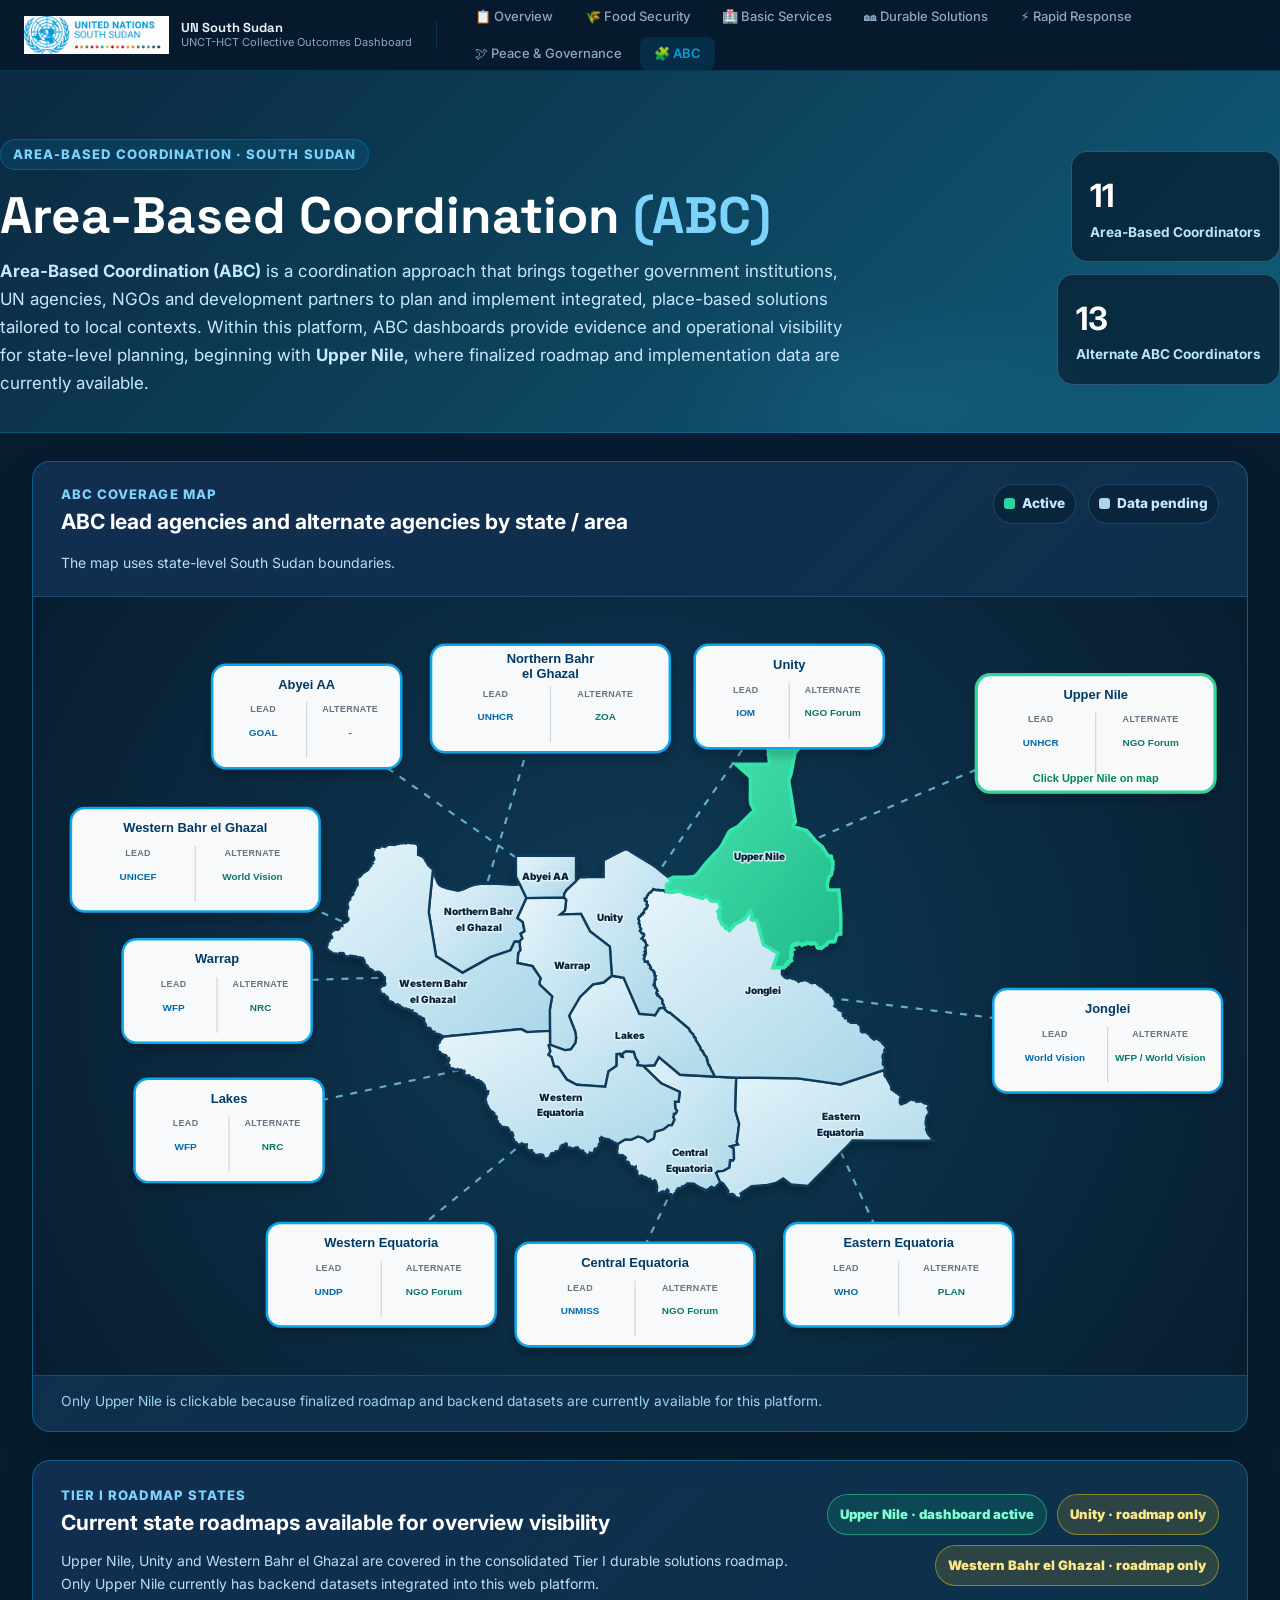
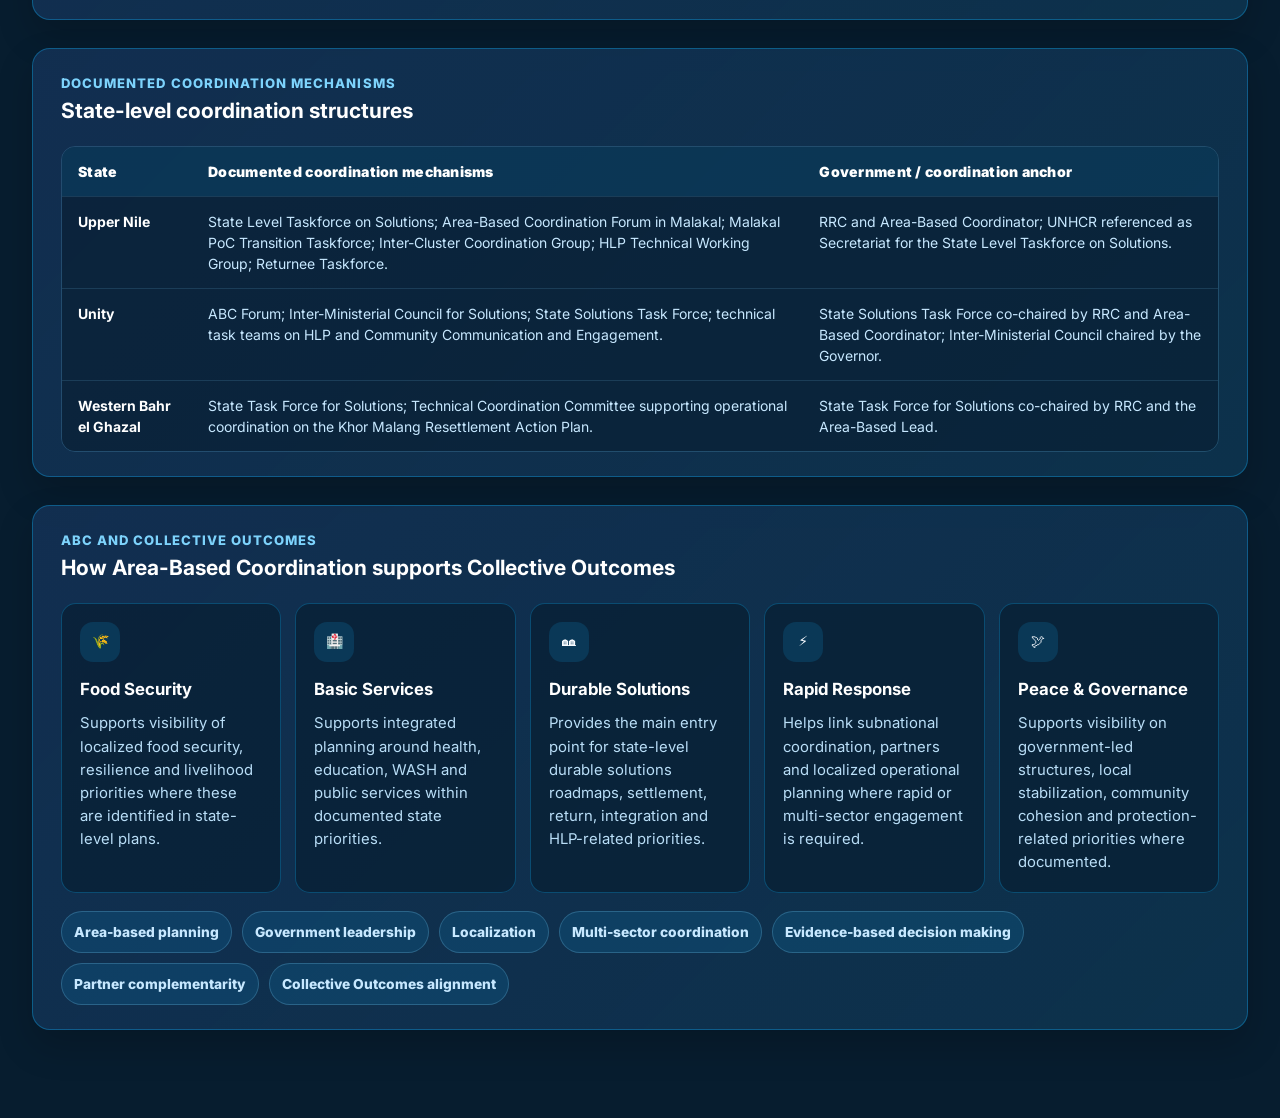
==== abc.html @ 25e432ef "Add files via upload" ====
<!DOCTYPE html>
<html lang="en">
<head>
  <meta charset="UTF-8" />
  <meta name="viewport" content="width=device-width, initial-scale=1.0" />
  <title>Area-Based Coordination (ABC) | UNCT-HCT Collective Outcomes Dashboard</title>
  <link rel="stylesheet" href="css/style.css" />
  <link rel="stylesheet" href="css/abc-overview.css" />
</head>
<body class="abc-page">
  <nav class="navbar">
    <a class="navbar-brand" href="index.html">
      <img src="assets/logo.png" alt="UN South Sudan Logo" />
      <div class="brand-text"><span class="brand-title">UN South Sudan</span><span class="brand-sub">UNCT-HCT Collective Outcomes Dashboard</span></div>
    </a>
    <div class="navbar-divider"></div>    <div class="nav-links">
      <a class="nav-link" href="index.html">📋 Overview</a>
      <a class="nav-link" href="food-security.html">🌾 Food Security</a>
      <a class="nav-link" href="basic-services.html">🏥 Basic Services</a>
      <a class="nav-link" href="durable-solutions.html">🏘 Durable Solutions</a>
      <a class="nav-link" href="rapid-response.html">⚡ Rapid Response</a>
      <a class="nav-link" href="peace-governance.html">🕊 Peace & Governance</a>
      <a class="nav-link active" href="abc.html">🧩 ABC</a>
    </div>
  </nav>
  <header class="page-header abc-hero">
    <div class="container abc-hero-inner">
      <div class="abc-hero-copy">
        <div class="page-tag">Area-Based Coordination · South Sudan</div>
        <h1 class="page-title">Area-Based Coordination <span>(ABC)</span></h1>
        <p class="page-subtitle abc-hero-subtitle"><strong>Area-Based Coordination (ABC)</strong> is a coordination approach that brings together government institutions, UN agencies, NGOs and development partners to plan and implement integrated, place-based solutions tailored to local contexts. Within this platform, ABC dashboards provide evidence and operational visibility for state-level planning, beginning with <strong>Upper Nile</strong>, where finalized roadmap and implementation data are currently available.</p>
      </div>
      <div class="abc-hero-summary" aria-label="ABC key figures">
        <div class="abc-summary-metric"><strong>11</strong><span>Area-Based Coordinators</span></div>
        <div class="abc-summary-metric"><strong>13</strong><span>Alternate ABC Coordinators</span></div>
      </div>
    </div>
  </header>
  <main class="main abc-main">
    <div class="container">
      <section class="abc-section">
        <div class="abc-map-card">
          <div class="abc-map-header">
            <div>
              <div class="abc-section-kicker">ABC coverage map</div>
              <h2>ABC lead agencies and alternate agencies by state / area</h2>
              <p>The map uses state-level South Sudan boundaries.</p>
            </div>
            <div class="abc-map-legend"><span><i class="active"></i> Active</span><span><i class="pending"></i> Data pending</span></div>
          </div>
          <div class="abc-real-map-wrap">
            <svg class="abc-coverage-svg" viewBox="0 0 1200 760" role="img" aria-label="ABC coverage map of South Sudan showing lead agencies">
<defs>
<filter id="abcCardShadow" x="-20%" y="-20%" width="140%" height="140%"><feDropShadow dx="0" dy="6" stdDeviation="6" flood-color="#000" flood-opacity="0.24"/></filter>
<linearGradient id="abcStateFill" x1="0" y1="0" x2="1" y2="1"><stop offset="0" stop-color="#e7f5fb"/><stop offset="1" stop-color="#a9d6e8"/></linearGradient>
<linearGradient id="abcUpperFill" x1="0" y1="0" x2="1" y2="1"><stop offset="0" stop-color="#48e6b0"/><stop offset="1" stop-color="#20b98b"/></linearGradient>
</defs>
<g class="abc-connector-lines">
<path d="M 260.0 98.0 L 506.1 269.3"/>
<path d="M 505.0 78.0 L 435.0 311.7"/>
<path d="M 745.0 78.0 L 576.6 323.5"/>
<path d="M 1048.0 112.0 L 731.8 248.3"/>
<path d="M 143.0 242.0 L 340.4 329.7"/>
<path d="M 165.0 374.0 L 533.5 362.5"/>
<path d="M 177.0 514.0 L 593.1 423.5"/>
<path d="M 330.0 659.0 L 543.4 485.1"/>
<path d="M 585.0 679.0 L 662.8 518.8"/>
<path d="M 855.0 659.0 L 794.9 528.6"/>
<path d="M 1077.5 424.0 L 698.4 377.5"/>
</g>
<g class="abc-real-states" filter="url(#abcCardShadow)">
<path class="abc-state-real" data-state="Abyei AA" d="M 526.2 280.5 L 523.7 284.6 L 523.7 288.1 L 485.8 288.6 L 475.3 266.8 L 475.3 246.0 L 535.7 246.0 L 535.7 271.7 L 526.2 280.5 Z"><title>Abyei AA — Lead: GOAL, Alt: ABC Alternate (data pending)</title></path>
<path class="abc-state-real" data-state="Central Equatoria" d="M 642.2 579.3 L 640.6 580.5 L 639.1 579.9 L 637.7 580.6 L 637.4 581.7 L 636.3 582.8 L 636.4 583.8 L 634.3 585.8 L 632.1 591.0 L 631.3 590.7 L 632.0 587.9 L 631.3 586.2 L 629.4 586.1 L 628.6 585.3 L 628.6 582.5 L 627.5 581.3 L 626.4 582.4 L 626.5 583.6 L 625.2 584.1 L 622.9 583.2 L 620.4 584.5 L 619.8 585.1 L 617.8 584.9 L 616.3 584.4 L 617.2 582.9 L 616.9 582.0 L 617.3 578.5 L 616.3 574.9 L 615.7 573.1 L 614.7 572.1 L 612.5 573.4 L 611.5 573.4 L 610.1 570.9 L 609.5 571.7 L 606.7 569.5 L 605.0 568.6 L 604.3 569.0 L 601.9 567.4 L 600.6 567.5 L 599.8 568.1 L 598.1 567.8 L 597.3 565.7 L 597.3 563.1 L 595.6 562.2 L 595.7 558.6 L 594.6 559.2 L 592.3 558.3 L 590.4 557.9 L 588.8 555.4 L 588.5 553.8 L 585.1 553.0 L 584.6 551.6 L 585.8 549.7 L 585.5 549.2 L 582.2 546.8 L 579.2 547.4 L 578.5 546.1 L 576.9 545.5 L 577.1 543.8 L 576.9 542.1 L 577.5 540.4 L 577.5 537.6 L 578.0 536.3 L 577.5 535.6 L 585.0 531.2 L 591.4 531.3 L 598.0 528.1 L 602.9 529.4 L 607.9 533.3 L 611.7 531.3 L 613.9 530.1 L 615.1 523.4 L 623.7 520.9 L 628.9 516.7 L 632.0 516.7 L 634.5 511.3 L 633.5 508.8 L 634.1 505.2 L 635.8 505.2 L 637.2 502.4 L 635.5 499.9 L 635.1 493.2 L 638.8 493.2 L 640.0 483.4 L 621.2 474.6 L 618.1 471.7 L 603.1 457.2 L 614.5 456.6 L 619.0 448.4 L 640.2 466.1 L 675.1 468.0 L 696.7 469.1 L 696.0 494.1 L 695.8 502.1 L 699.7 515.5 L 697.2 533.9 L 697.9 535.2 L 698.6 536.2 L 691.1 538.1 L 694.2 540.1 L 694.4 545.7 L 694.5 550.8 L 693.3 552.5 L 690.6 552.2 L 690.0 559.4 L 683.8 562.7 L 678.5 563.3 L 676.5 564.8 L 676.7 565.2 L 680.5 574.0 L 680.5 575.2 L 678.2 576.9 L 675.9 579.4 L 674.7 579.9 L 671.8 578.7 L 670.9 578.9 L 670.0 580.3 L 667.7 581.3 L 665.8 583.5 L 665.1 583.3 L 665.4 581.7 L 662.0 580.1 L 657.3 577.7 L 654.1 575.5 L 647.6 575.4 L 646.6 576.5 L 644.5 577.7 L 644.1 578.4 L 642.2 578.4 L 642.2 579.3 Z"><title>Central Equatoria — Lead: UNMISS, Alt: NGO Forum (data pending)</title></path>
<path class="abc-state-real" data-state="Eastern Equatoria" d="M 751.7 576.4 L 744.0 570.4 L 737.4 574.4 L 736.4 574.7 L 728.0 576.9 L 715.9 577.8 L 712.2 578.1 L 701.0 585.6 L 702.1 587.5 L 700.8 590.3 L 695.4 588.8 L 695.0 587.3 L 693.1 586.0 L 688.6 586.2 L 688.3 584.1 L 688.8 583.1 L 687.0 580.1 L 683.8 575.8 L 681.9 574.3 L 680.5 574.0 L 676.7 565.2 L 676.5 564.8 L 678.5 563.3 L 683.8 562.7 L 690.0 559.4 L 690.6 552.2 L 693.3 552.5 L 694.5 550.8 L 694.4 545.7 L 694.2 540.1 L 691.1 538.1 L 698.6 536.2 L 697.9 535.2 L 697.2 533.9 L 699.7 515.5 L 695.8 502.1 L 696.0 494.1 L 696.7 469.1 L 717.6 469.1 L 758.6 469.7 L 780.4 472.8 L 801.6 475.8 L 846.4 461.0 L 845.7 462.1 L 845.5 464.1 L 845.9 464.8 L 845.7 466.7 L 847.9 469.6 L 852.4 477.5 L 852.4 480.6 L 861.7 487.1 L 861.8 489.2 L 861.1 490.7 L 861.3 492.7 L 861.1 494.3 L 861.9 495.7 L 863.6 495.5 L 864.2 495.0 L 866.7 494.3 L 869.9 492.4 L 870.4 491.8 L 872.3 491.1 L 873.8 491.1 L 874.7 491.7 L 876.2 491.4 L 877.9 493.3 L 879.5 492.7 L 880.0 493.1 L 881.8 492.8 L 884.0 493.4 L 885.2 494.7 L 887.9 495.2 L 889.3 495.7 L 890.5 497.5 L 888.7 499.9 L 889.7 501.4 L 890.5 503.6 L 890.1 505.3 L 888.4 507.2 L 888.2 508.6 L 887.5 509.2 L 887.6 511.0 L 887.1 513.2 L 887.1 515.8 L 888.1 518.6 L 887.5 521.0 L 889.2 525.2 L 895.0 532.3 L 878.3 532.3 L 864.7 532.3 L 846.3 532.3 L 813.6 532.1 L 810.1 535.9 L 793.7 552.7 L 791.0 555.5 L 776.6 570.0 L 773.2 573.4 L 768.9 577.8 L 751.7 576.4 Z"><title>Eastern Equatoria — Lead: WHO, Alt: PLAN (data pending)</title></path>
<path class="abc-state-real" data-state="Jonglei" d="M 696.7 469.1 L 675.1 468.0 L 673.5 464.5 L 671.1 460.5 L 670.9 459.2 L 669.7 457.3 L 669.8 456.8 L 668.4 455.5 L 668.3 453.8 L 667.3 451.8 L 667.8 451.0 L 666.7 449.1 L 666.7 448.2 L 664.2 445.5 L 664.2 444.5 L 663.0 443.3 L 663.2 442.5 L 660.9 440.7 L 660.5 438.5 L 658.6 435.4 L 656.0 431.3 L 656.1 430.3 L 655.4 428.7 L 654.6 428.7 L 653.2 425.1 L 652.5 424.8 L 650.0 421.9 L 649.2 419.9 L 630.0 403.8 L 629.1 403.8 L 627.4 402.7 L 624.7 400.4 L 625.0 399.0 L 624.2 398.6 L 623.7 395.6 L 623.3 395.0 L 622.3 394.1 L 622.5 392.3 L 622.2 390.5 L 620.9 389.1 L 619.4 388.1 L 619.2 386.9 L 617.4 386.5 L 617.6 384.9 L 616.4 384.4 L 616.6 382.9 L 617.5 381.9 L 616.4 379.4 L 615.1 378.7 L 615.2 377.3 L 614.7 376.5 L 613.6 376.2 L 613.6 375.3 L 614.7 374.9 L 614.4 373.3 L 615.0 371.6 L 614.7 370.8 L 615.8 370.2 L 615.0 368.2 L 615.8 366.9 L 614.5 366.3 L 614.8 364.6 L 613.8 363.5 L 614.3 362.8 L 613.0 361.1 L 611.8 360.8 L 610.2 359.0 L 610.9 358.5 L 609.6 355.8 L 608.4 355.3 L 608.5 354.2 L 607.8 353.7 L 607.7 352.4 L 604.8 352.5 L 604.2 350.0 L 603.7 349.5 L 605.2 346.0 L 604.1 345.6 L 605.6 344.3 L 604.7 342.6 L 605.7 342.4 L 605.3 341.0 L 605.6 340.2 L 604.8 338.5 L 605.9 337.5 L 605.9 336.6 L 607.0 335.8 L 606.1 335.1 L 605.7 333.2 L 605.1 332.7 L 604.9 331.2 L 603.4 331.0 L 602.7 329.5 L 601.6 329.2 L 602.7 327.9 L 604.0 326.2 L 604.1 325.1 L 603.5 324.2 L 601.8 324.2 L 601.1 322.8 L 599.7 321.5 L 601.1 319.6 L 599.8 317.8 L 599.9 315.9 L 599.4 314.4 L 598.6 314.0 L 599.2 311.6 L 598.8 310.5 L 598.2 309.6 L 599.2 307.0 L 600.2 306.9 L 601.2 305.7 L 601.6 304.5 L 602.8 304.5 L 603.0 303.3 L 604.0 303.1 L 604.0 301.5 L 604.8 299.6 L 606.5 299.0 L 606.6 297.8 L 607.5 297.0 L 607.7 295.7 L 606.4 295.0 L 606.8 294.0 L 606.7 291.9 L 604.8 291.1 L 604.7 289.1 L 606.4 288.6 L 607.0 286.2 L 607.9 285.6 L 608.2 284.6 L 609.4 283.0 L 610.7 282.8 L 611.8 281.2 L 613.3 280.4 L 613.4 279.5 L 616.5 280.4 L 618.6 280.2 L 619.8 280.6 L 623.6 280.7 L 625.5 282.3 L 626.5 281.7 L 628.1 282.7 L 629.7 282.5 L 630.7 282.9 L 633.6 282.3 L 634.6 282.5 L 635.7 281.2 L 637.7 281.8 L 638.9 281.7 L 641.1 282.1 L 644.0 283.5 L 645.6 283.9 L 647.5 284.9 L 648.3 284.4 L 662.7 288.7 L 667.2 286.3 L 671.1 291.2 L 679.5 292.1 L 681.2 298.8 L 678.2 302.0 L 678.8 303.4 L 680.3 303.9 L 680.7 304.6 L 679.4 306.0 L 679.5 308.6 L 680.2 308.8 L 680.9 311.3 L 681.8 312.8 L 682.6 315.0 L 683.6 315.2 L 684.4 316.4 L 686.2 317.1 L 686.2 318.6 L 687.4 318.5 L 688.3 319.9 L 689.8 321.2 L 695.5 314.9 L 704.1 310.1 L 711.0 301.3 L 712.8 305.2 L 712.0 310.1 L 717.7 311.4 L 724.1 335.4 L 738.7 343.7 L 733.7 358.6 L 744.4 358.6 L 744.5 359.6 L 743.3 360.2 L 742.5 362.4 L 743.3 363.5 L 742.5 364.5 L 742.8 365.5 L 744.9 367.8 L 746.1 368.8 L 747.3 368.3 L 748.0 369.2 L 750.3 368.7 L 750.7 368.2 L 753.0 369.7 L 754.3 369.9 L 755.2 369.4 L 756.8 371.0 L 758.0 371.3 L 759.3 372.8 L 760.5 371.9 L 763.7 371.5 L 764.6 371.0 L 767.5 371.1 L 768.1 371.9 L 769.6 372.2 L 770.4 373.2 L 772.8 374.1 L 774.7 373.8 L 777.4 373.8 L 778.3 375.3 L 780.8 376.2 L 780.7 377.3 L 782.6 377.7 L 788.2 383.3 L 790.4 383.1 L 791.7 383.8 L 791.2 385.0 L 791.9 386.4 L 793.4 387.2 L 794.4 388.1 L 794.6 390.0 L 796.0 391.3 L 795.7 392.7 L 796.3 395.5 L 795.2 396.8 L 796.2 397.8 L 797.8 398.4 L 799.4 399.9 L 799.5 400.9 L 800.6 401.0 L 801.6 402.0 L 802.4 402.0 L 804.0 402.9 L 803.8 405.3 L 804.1 407.3 L 805.3 407.8 L 806.2 409.5 L 807.0 409.1 L 808.3 409.5 L 809.0 410.7 L 809.8 410.8 L 809.3 412.3 L 810.4 412.7 L 811.5 413.7 L 812.8 414.0 L 818.0 413.8 L 821.6 417.3 L 822.0 422.1 L 823.0 423.4 L 825.5 423.5 L 826.5 423.0 L 827.8 423.5 L 828.3 424.4 L 830.9 425.9 L 830.7 426.5 L 831.8 428.2 L 835.1 430.9 L 836.0 430.1 L 837.7 430.3 L 839.5 430.0 L 839.8 431.0 L 842.1 432.6 L 842.7 432.5 L 843.3 434.2 L 846.0 436.9 L 846.5 437.1 L 847.0 438.7 L 846.5 440.2 L 845.4 441.3 L 845.8 443.3 L 845.4 444.5 L 844.1 446.1 L 843.7 448.8 L 844.5 450.7 L 844.0 455.1 L 844.5 456.2 L 845.8 457.1 L 846.1 460.1 L 846.4 461.0 L 801.6 475.8 L 780.4 472.8 L 758.6 469.7 L 717.6 469.1 L 696.7 469.1 Z"><title>Jonglei — Lead: World Vision, Alt: WFP / World Vision (data pending)</title></path>
<path class="abc-state-real" data-state="Lakes" d="M 614.5 456.6 L 603.1 457.2 L 597.3 456.6 L 598.1 453.2 L 595.4 449.1 L 593.7 443.2 L 585.7 442.6 L 582.1 445.2 L 582.8 448.2 L 580.8 447.7 L 580.0 445.2 L 576.6 445.4 L 576.5 457.1 L 568.3 462.7 L 565.5 476.4 L 565.1 478.2 L 553.0 477.3 L 536.5 476.1 L 530.4 473.0 L 526.4 470.9 L 517.9 458.3 L 513.6 457.5 L 511.1 448.4 L 509.5 447.2 L 507.9 446.0 L 509.8 442.4 L 508.1 436.3 L 509.6 435.7 L 524.9 441.3 L 530.5 440.4 L 535.0 434.0 L 535.8 428.9 L 535.4 425.7 L 534.7 422.1 L 528.7 406.8 L 539.7 387.9 L 543.6 384.1 L 544.5 383.3 L 552.7 375.3 L 563.3 373.4 L 571.7 366.6 L 583.6 368.6 L 585.9 374.0 L 594.8 394.4 L 598.9 403.8 L 599.4 404.8 L 606.5 405.4 L 615.1 406.3 L 619.4 399.3 L 624.2 398.6 L 625.0 399.0 L 624.7 400.4 L 627.4 402.7 L 629.1 403.8 L 630.0 403.8 L 649.2 419.9 L 650.0 421.9 L 652.5 424.8 L 653.2 425.1 L 654.6 428.7 L 655.4 428.7 L 656.1 430.3 L 656.0 431.3 L 658.6 435.4 L 660.5 438.5 L 660.9 440.7 L 663.2 442.5 L 663.0 443.3 L 664.2 444.5 L 664.2 445.5 L 666.7 448.2 L 666.7 449.1 L 667.8 451.0 L 667.3 451.8 L 668.3 453.8 L 668.4 455.5 L 669.8 456.8 L 669.7 457.3 L 670.9 459.2 L 671.1 460.5 L 673.5 464.5 L 675.1 468.0 L 640.2 466.1 L 619.0 448.4 L 614.5 456.6 Z"><title>Lakes — Lead: WFP, Alt: NRC (data pending)</title></path>
<path class="abc-state-real" data-state="Northern Bahr el Ghazal" d="M 482.2 312.6 L 484.0 321.8 L 480.0 324.3 L 481.9 328.9 L 478.8 332.2 L 474.0 332.4 L 469.8 341.0 L 449.7 347.9 L 444.9 350.6 L 428.6 359.7 L 421.7 363.6 L 395.1 347.0 L 391.7 326.8 L 387.7 302.7 L 388.3 295.5 L 391.9 260.0 L 394.4 267.7 L 396.8 273.4 L 398.6 275.6 L 401.1 277.1 L 406.9 278.9 L 411.4 280.0 L 417.0 281.1 L 419.1 280.7 L 424.7 278.9 L 428.0 277.2 L 431.9 275.6 L 433.5 275.2 L 439.4 274.1 L 444.0 274.0 L 449.2 274.1 L 456.4 274.2 L 471.5 275.1 L 475.1 275.1 L 479.2 274.8 L 485.8 288.6 L 480.9 299.6 L 476.8 308.6 L 479.7 310.7 L 482.2 312.6 Z"><title>Northern Bahr el Ghazal — Lead: UNHCR, Alt: ZOA (data pending)</title></path>
<path class="abc-state-real" data-state="Unity" d="M 614.3 362.8 L 613.8 363.5 L 614.8 364.6 L 614.5 366.3 L 615.8 366.9 L 615.0 368.2 L 615.8 370.2 L 614.7 370.8 L 615.0 371.6 L 614.4 373.3 L 614.7 374.9 L 613.6 375.3 L 613.6 376.2 L 614.7 376.5 L 615.2 377.3 L 615.1 378.7 L 616.4 379.4 L 617.5 381.9 L 616.6 382.9 L 616.4 384.4 L 617.6 384.9 L 617.4 386.5 L 619.2 386.9 L 619.4 388.1 L 620.9 389.1 L 622.2 390.5 L 622.5 392.3 L 622.3 394.1 L 623.3 395.0 L 623.7 395.6 L 624.2 398.6 L 619.4 399.3 L 615.1 406.3 L 606.5 405.4 L 599.4 404.8 L 598.9 403.8 L 594.8 394.4 L 585.9 374.0 L 583.6 368.6 L 571.7 366.6 L 570.6 350.3 L 570.1 343.2 L 569.7 337.2 L 549.9 322.1 L 544.2 311.2 L 540.7 304.4 L 519.9 304.9 L 524.6 300.9 L 525.8 290.5 L 523.7 288.1 L 523.7 284.6 L 526.2 280.5 L 535.7 271.7 L 536.5 270.3 L 537.6 269.7 L 538.3 268.6 L 539.7 267.5 L 544.5 267.7 L 547.6 267.5 L 563.5 267.5 L 563.5 254.4 L 563.6 250.4 L 576.2 244.0 L 584.2 239.8 L 587.2 239.7 L 595.2 244.7 L 611.4 254.6 L 614.8 256.7 L 620.2 261.2 L 630.0 268.9 L 630.1 269.2 L 631.1 272.6 L 626.7 274.7 L 626.5 281.7 L 625.5 282.3 L 623.6 280.7 L 619.8 280.6 L 618.6 280.2 L 616.5 280.4 L 613.4 279.5 L 613.3 280.4 L 611.8 281.2 L 610.7 282.8 L 609.4 283.0 L 608.2 284.6 L 607.9 285.6 L 607.0 286.2 L 606.4 288.6 L 604.7 289.1 L 604.8 291.1 L 606.7 291.9 L 606.8 294.0 L 606.4 295.0 L 607.7 295.7 L 607.5 297.0 L 606.6 297.8 L 606.5 299.0 L 604.8 299.6 L 604.0 301.5 L 604.0 303.1 L 603.0 303.3 L 602.8 304.5 L 601.6 304.5 L 601.2 305.7 L 600.2 306.9 L 599.2 307.0 L 598.2 309.6 L 598.8 310.5 L 599.2 311.6 L 598.6 314.0 L 599.4 314.4 L 599.9 315.9 L 599.8 317.8 L 601.1 319.6 L 599.7 321.5 L 601.1 322.8 L 601.8 324.2 L 603.5 324.2 L 604.1 325.1 L 604.0 326.2 L 602.7 327.9 L 601.6 329.2 L 602.7 329.5 L 603.4 331.0 L 604.9 331.2 L 605.1 332.7 L 605.7 333.2 L 606.1 335.1 L 607.0 335.8 L 605.9 336.6 L 605.9 337.5 L 604.8 338.5 L 605.6 340.2 L 605.3 341.0 L 605.7 342.4 L 604.7 342.6 L 605.6 344.3 L 604.1 345.6 L 605.2 346.0 L 603.7 349.5 L 604.2 350.0 L 604.8 352.5 L 607.7 352.4 L 607.8 353.7 L 608.5 354.2 L 608.4 355.3 L 609.6 355.8 L 610.9 358.5 L 610.2 359.0 L 611.8 360.8 L 613.0 361.1 L 614.3 362.8 Z"><title>Unity — Lead: IOM, Alt: NGO Forum (data pending)</title></path>
<a href="upper-nile.html" aria-label="Open Upper Nile Dashboard"><path class="abc-state-real abc-state-upper" data-state="Upper Nile" d="M 679.5 308.6 L 679.4 306.0 L 680.7 304.6 L 680.3 303.9 L 678.8 303.4 L 678.2 302.0 L 681.2 298.8 L 679.5 292.1 L 671.1 291.2 L 667.2 286.3 L 662.7 288.7 L 648.3 284.4 L 647.5 284.9 L 645.6 283.9 L 644.0 283.5 L 641.1 282.1 L 638.9 281.7 L 637.7 281.8 L 635.7 281.2 L 634.6 282.5 L 633.6 282.3 L 630.7 282.9 L 629.7 282.5 L 628.1 282.7 L 626.5 281.7 L 626.7 274.7 L 631.1 272.6 L 630.1 269.2 L 631.9 268.6 L 633.5 267.6 L 648.4 267.5 L 652.5 267.2 L 655.3 266.4 L 658.0 263.9 L 661.1 259.8 L 665.5 254.4 L 675.4 243.3 L 679.9 238.9 L 683.4 233.5 L 689.3 222.2 L 691.3 220.3 L 698.4 216.5 L 699.8 215.2 L 710.2 204.7 L 713.5 201.6 L 715.1 200.7 L 713.9 198.7 L 711.5 193.9 L 711.1 191.6 L 711.0 188.7 L 711.1 173.3 L 711.0 169.3 L 710.6 166.9 L 709.4 165.5 L 696.3 154.1 L 715.3 154.0 L 729.3 153.9 L 729.8 152.5 L 730.0 150.6 L 729.6 149.0 L 729.9 147.8 L 728.9 144.1 L 729.3 141.3 L 728.5 139.0 L 743.7 139.5 L 757.8 140.3 L 755.7 142.7 L 755.4 144.9 L 754.0 151.6 L 752.0 162.6 L 751.4 164.7 L 749.4 170.6 L 750.1 175.0 L 752.6 190.1 L 754.6 203.1 L 756.2 211.8 L 753.8 216.6 L 761.0 218.8 L 767.4 220.6 L 777.2 231.9 L 783.4 237.1 L 789.1 246.3 L 791.6 246.3 L 792.4 246.7 L 792.6 249.8 L 793.9 251.4 L 793.7 252.5 L 794.1 254.7 L 793.6 256.2 L 793.8 259.2 L 793.0 260.8 L 792.4 264.6 L 791.3 266.3 L 789.9 267.2 L 789.5 269.5 L 788.9 271.2 L 788.3 274.1 L 788.3 278.1 L 789.0 280.5 L 799.8 280.5 L 800.6 289.3 L 801.1 296.1 L 801.8 306.0 L 801.8 314.0 L 801.7 324.7 L 798.8 324.7 L 797.1 327.5 L 796.4 330.5 L 795.7 332.3 L 793.3 332.6 L 792.9 332.0 L 791.2 332.2 L 788.8 333.1 L 787.7 335.4 L 786.4 335.5 L 785.6 336.5 L 782.2 339.1 L 781.2 338.5 L 779.3 338.8 L 778.1 338.0 L 777.3 335.7 L 775.6 334.0 L 774.5 333.6 L 773.5 334.5 L 771.9 334.7 L 771.6 333.7 L 769.3 333.8 L 768.1 333.1 L 767.7 334.1 L 765.6 335.0 L 764.5 334.6 L 762.8 335.9 L 761.5 334.8 L 759.8 334.8 L 758.7 333.8 L 757.7 335.2 L 756.6 334.1 L 755.2 334.8 L 754.9 335.7 L 753.9 335.5 L 753.7 336.7 L 752.5 336.8 L 752.0 338.3 L 752.4 339.8 L 753.6 340.5 L 752.4 341.2 L 752.5 342.8 L 751.4 342.8 L 751.6 345.2 L 752.9 345.6 L 752.6 347.0 L 751.3 347.8 L 752.4 351.2 L 751.4 351.6 L 750.8 352.5 L 748.8 352.6 L 748.7 354.7 L 747.1 354.3 L 746.3 357.1 L 744.5 357.6 L 744.4 358.6 L 733.7 358.6 L 738.7 343.7 L 724.1 335.4 L 717.7 311.4 L 712.0 310.1 L 712.8 305.2 L 711.0 301.3 L 704.1 310.1 L 695.5 314.9 L 689.8 321.2 L 688.3 319.9 L 687.4 318.5 L 686.2 318.6 L 686.2 317.1 L 684.4 316.4 L 683.6 315.2 L 682.6 315.0 L 681.8 312.8 L 680.9 311.3 L 680.2 308.8 L 679.5 308.6 Z"><title>Upper Nile — Lead: UNHCR, Alt: NGO Forum</title></path></a>
<path class="abc-state-real" data-state="Warrap" d="M 528.7 406.8 L 534.7 422.1 L 535.4 425.7 L 535.8 428.9 L 535.0 434.0 L 530.5 440.4 L 524.9 441.3 L 509.6 435.7 L 509.6 434.6 L 509.5 422.0 L 509.4 400.6 L 511.7 387.3 L 503.3 379.4 L 499.2 375.6 L 498.9 373.1 L 500.2 369.3 L 492.8 358.3 L 491.9 356.8 L 476.8 353.7 L 477.6 343.6 L 479.7 340.9 L 478.8 332.2 L 481.9 328.9 L 480.0 324.3 L 484.0 321.8 L 482.2 312.6 L 479.7 310.7 L 476.8 308.6 L 480.9 299.6 L 485.8 288.6 L 523.7 288.1 L 525.8 290.5 L 524.6 300.9 L 519.9 304.9 L 540.7 304.4 L 544.2 311.2 L 549.9 322.1 L 569.7 337.2 L 570.1 343.2 L 570.6 350.3 L 571.7 366.6 L 563.3 373.4 L 552.7 375.3 L 544.5 383.3 L 543.6 384.1 L 539.7 387.9 L 528.7 406.8 Z"><title>Warrap — Lead: WFP, Alt: NRC (data pending)</title></path>
<path class="abc-state-real" data-state="Western Bahr el Ghazal" d="M 480.5 420.2 L 436.6 424.5 L 404.2 427.6 L 402.1 427.8 L 400.5 427.1 L 400.3 426.3 L 396.3 424.8 L 394.4 425.0 L 393.7 424.5 L 393.6 423.0 L 391.0 422.6 L 390.2 421.2 L 389.6 421.0 L 389.4 419.4 L 387.9 418.9 L 386.1 419.3 L 385.0 418.0 L 384.8 415.6 L 383.5 413.8 L 382.9 412.0 L 383.1 410.5 L 382.5 409.3 L 379.9 408.7 L 379.5 407.6 L 377.4 407.5 L 377.2 406.7 L 375.7 406.4 L 375.9 405.4 L 374.0 404.3 L 372.2 404.1 L 371.3 402.9 L 371.3 401.6 L 370.3 401.8 L 368.3 401.2 L 367.9 400.3 L 366.2 400.7 L 365.0 399.5 L 363.0 399.6 L 361.9 398.8 L 359.9 398.2 L 359.7 397.5 L 358.5 397.3 L 358.3 396.3 L 357.2 396.4 L 356.6 395.3 L 355.0 395.9 L 353.8 395.7 L 352.6 394.8 L 352.3 393.9 L 350.4 392.6 L 349.3 392.6 L 347.2 391.4 L 346.3 387.7 L 344.9 387.4 L 342.7 384.8 L 341.3 384.9 L 339.2 383.6 L 338.6 382.4 L 339.1 381.8 L 337.8 380.0 L 338.5 378.4 L 339.3 378.4 L 340.5 377.0 L 343.7 376.1 L 344.2 374.7 L 343.3 372.9 L 343.6 371.0 L 343.6 368.2 L 342.3 367.8 L 341.7 366.4 L 340.1 364.1 L 337.4 362.5 L 335.4 362.7 L 334.5 363.2 L 333.2 363.2 L 332.4 362.2 L 330.2 360.3 L 326.9 358.8 L 326.5 357.0 L 325.4 356.1 L 324.1 356.1 L 323.8 354.1 L 322.9 353.2 L 323.2 352.0 L 321.4 348.7 L 319.5 348.4 L 318.4 347.9 L 316.0 348.5 L 315.7 347.6 L 314.5 347.1 L 313.3 347.5 L 312.0 346.7 L 309.6 346.8 L 308.6 346.4 L 306.5 347.6 L 303.9 346.7 L 303.0 345.8 L 302.0 343.8 L 298.8 343.6 L 297.5 344.0 L 297.0 345.0 L 295.6 345.3 L 294.7 344.2 L 292.7 344.3 L 291.3 343.8 L 287.2 341.2 L 285.2 338.7 L 285.0 337.3 L 285.9 336.2 L 286.2 332.8 L 287.8 331.9 L 287.9 330.6 L 289.3 328.8 L 290.6 328.2 L 290.1 326.9 L 288.8 325.6 L 288.7 324.9 L 291.3 321.4 L 292.8 321.0 L 293.8 320.0 L 295.9 320.5 L 298.0 319.4 L 298.1 317.1 L 299.1 316.3 L 300.8 316.6 L 300.7 314.3 L 305.4 312.3 L 307.1 310.2 L 306.9 308.7 L 305.6 307.2 L 305.3 301.1 L 306.6 298.7 L 306.8 297.9 L 305.9 294.4 L 306.7 292.2 L 307.8 290.3 L 308.8 289.9 L 308.7 288.0 L 309.1 287.0 L 311.8 284.6 L 311.4 283.9 L 311.8 282.6 L 313.3 280.6 L 314.9 276.4 L 316.1 275.6 L 316.2 273.6 L 315.8 270.0 L 315.3 269.2 L 317.2 267.5 L 318.0 267.5 L 320.1 265.7 L 320.8 264.1 L 326.5 260.5 L 328.1 258.2 L 328.1 256.9 L 329.8 256.2 L 329.5 254.6 L 331.4 253.7 L 330.7 253.0 L 330.7 251.5 L 331.4 251.4 L 332.9 249.9 L 332.7 248.1 L 331.7 246.7 L 330.5 246.1 L 331.6 245.1 L 332.1 240.7 L 333.3 240.0 L 333.2 239.1 L 334.0 238.2 L 335.3 237.8 L 338.3 237.9 L 340.0 236.1 L 343.1 237.1 L 343.2 236.0 L 345.1 236.3 L 346.4 235.0 L 350.7 234.7 L 353.4 235.3 L 355.0 234.6 L 357.9 234.1 L 358.9 233.6 L 361.7 233.6 L 362.8 232.6 L 363.4 233.4 L 364.7 233.7 L 365.7 232.9 L 367.3 232.9 L 370.1 233.4 L 372.2 233.2 L 373.9 233.9 L 375.2 233.4 L 376.0 235.0 L 377.1 234.9 L 377.0 245.1 L 379.8 246.1 L 382.0 247.4 L 383.2 248.6 L 384.5 251.2 L 386.5 254.0 L 386.6 254.9 L 391.9 260.0 L 388.3 295.5 L 387.7 302.7 L 391.7 326.8 L 395.1 347.0 L 421.7 363.6 L 428.6 359.7 L 444.9 350.6 L 449.7 347.9 L 469.8 341.0 L 474.0 332.4 L 478.8 332.2 L 479.7 340.9 L 477.6 343.6 L 476.8 353.7 L 491.9 356.8 L 492.8 358.3 L 500.2 369.3 L 498.9 373.1 L 499.2 375.6 L 503.3 379.4 L 511.7 387.3 L 509.4 400.6 L 509.5 422.0 L 486.5 423.2 L 485.6 422.7 L 480.5 420.2 Z"><title>Western Bahr el Ghazal — Lead: UNICEF, Alt: World Vision (data pending)</title></path>
<path class="abc-state-real" data-state="Western Equatoria" d="M 556.5 540.2 L 554.6 540.4 L 553.4 544.4 L 552.2 544.8 L 550.5 544.8 L 549.6 544.2 L 548.7 546.5 L 546.5 547.1 L 545.5 545.7 L 543.8 544.4 L 542.8 543.3 L 542.8 542.3 L 539.7 542.1 L 539.0 541.1 L 537.9 540.5 L 537.6 539.3 L 535.8 539.1 L 535.5 539.7 L 532.7 540.1 L 531.3 540.1 L 529.7 539.2 L 527.7 539.7 L 526.9 538.6 L 526.3 535.5 L 525.0 535.2 L 523.6 536.5 L 521.6 536.7 L 521.5 537.7 L 520.1 538.3 L 520.3 539.6 L 519.6 540.0 L 518.8 542.4 L 517.1 543.1 L 515.3 543.0 L 514.4 544.6 L 513.7 545.0 L 512.1 544.8 L 510.7 545.2 L 509.5 548.0 L 507.5 550.0 L 505.6 550.3 L 503.3 549.7 L 503.0 547.3 L 502.5 546.7 L 501.3 546.1 L 498.6 546.2 L 497.2 546.7 L 494.6 546.6 L 493.1 544.8 L 491.1 543.9 L 491.7 543.0 L 491.4 541.9 L 488.7 542.2 L 486.7 541.2 L 485.9 539.4 L 486.2 536.1 L 483.1 536.1 L 481.2 535.0 L 480.9 536.2 L 477.4 536.1 L 476.8 535.8 L 475.7 534.0 L 473.7 533.4 L 473.7 532.3 L 472.0 529.3 L 472.6 526.7 L 471.6 524.1 L 470.7 523.8 L 469.3 524.2 L 468.4 523.5 L 468.7 521.7 L 467.6 520.4 L 467.4 519.5 L 465.6 518.7 L 461.7 518.6 L 460.6 518.1 L 459.4 516.2 L 457.5 514.7 L 457.0 512.9 L 456.3 513.0 L 455.2 512.0 L 456.0 510.1 L 455.9 508.1 L 453.8 506.4 L 453.4 504.4 L 450.7 502.5 L 449.6 502.1 L 447.3 498.3 L 447.0 497.2 L 445.7 495.8 L 445.6 495.2 L 445.7 493.7 L 444.9 492.4 L 444.8 489.8 L 445.3 489.0 L 445.8 486.7 L 446.8 485.7 L 447.2 484.4 L 446.7 483.7 L 447.4 482.5 L 444.3 481.4 L 444.9 479.9 L 443.8 478.1 L 443.9 476.8 L 442.5 475.7 L 442.4 474.8 L 440.9 474.6 L 440.7 473.2 L 438.6 472.1 L 437.7 471.2 L 435.8 471.9 L 432.9 469.5 L 432.4 468.6 L 430.6 468.8 L 428.7 467.8 L 428.8 466.8 L 427.9 466.5 L 425.1 467.0 L 423.8 466.8 L 423.3 464.1 L 423.7 462.7 L 423.2 462.0 L 422.1 462.3 L 419.9 460.9 L 418.6 461.4 L 416.7 460.4 L 414.8 461.3 L 413.9 460.6 L 413.0 460.7 L 412.0 459.7 L 411.2 460.0 L 409.5 459.4 L 408.5 457.9 L 408.5 456.2 L 407.3 455.5 L 405.3 456.3 L 404.3 455.3 L 406.2 454.4 L 407.2 453.5 L 408.1 451.7 L 408.4 450.6 L 407.8 449.3 L 406.6 450.2 L 405.0 449.5 L 405.6 447.5 L 405.0 446.6 L 401.1 445.5 L 398.6 442.8 L 397.7 442.6 L 396.1 440.9 L 397.0 438.9 L 395.7 436.3 L 396.9 435.9 L 397.6 434.7 L 397.6 433.6 L 398.8 433.4 L 398.6 431.7 L 400.0 430.9 L 400.8 429.6 L 401.6 429.3 L 402.1 427.8 L 404.2 427.6 L 436.6 424.5 L 480.5 420.2 L 485.6 422.7 L 486.5 423.2 L 509.5 422.0 L 509.6 434.6 L 509.6 435.7 L 508.1 436.3 L 509.8 442.4 L 507.9 446.0 L 509.5 447.2 L 511.1 448.4 L 513.6 457.5 L 517.9 458.3 L 526.4 470.9 L 530.4 473.0 L 536.5 476.1 L 553.0 477.3 L 565.1 478.2 L 565.5 476.4 L 568.3 462.7 L 576.5 457.1 L 576.6 445.4 L 580.0 445.2 L 580.8 447.7 L 582.8 448.2 L 582.1 445.2 L 585.7 442.6 L 593.7 443.2 L 595.4 449.1 L 598.1 453.2 L 597.3 456.6 L 603.1 457.2 L 618.1 471.7 L 621.2 474.6 L 640.0 483.4 L 638.8 493.2 L 635.1 493.2 L 635.5 499.9 L 637.2 502.4 L 635.8 505.2 L 634.1 505.2 L 633.5 508.8 L 634.5 511.3 L 632.0 516.7 L 628.9 516.7 L 623.7 520.9 L 615.1 523.4 L 613.9 530.1 L 611.7 531.3 L 607.9 533.3 L 602.9 529.4 L 598.0 528.1 L 591.4 531.3 L 585.0 531.2 L 577.5 535.6 L 576.9 535.9 L 575.3 534.4 L 574.1 535.3 L 572.4 532.9 L 571.0 532.7 L 569.7 531.5 L 567.5 530.7 L 566.7 531.1 L 564.2 530.1 L 563.3 530.8 L 562.1 529.1 L 561.2 528.7 L 560.7 530.0 L 559.7 530.1 L 560.1 533.4 L 559.9 534.6 L 558.6 536.0 L 558.8 537.7 L 556.5 540.2 Z"><title>Western Equatoria — Lead: UNDP, Alt: NGO Forum (data pending)</title></path>
</g>
<g class="abc-map-labels">
<text x="392" y="378">Western Bahr</text>
<text x="392" y="394">el Ghazal</text>
<text x="438" y="306">Northern Bahr</text>
<text x="438" y="322">el Ghazal</text>
<text x="650" y="548">Central</text>
<text x="650" y="564">Equatoria</text>
<text x="802" y="512">Eastern</text>
<text x="802" y="528">Equatoria</text>
<text x="520" y="492">Western</text>
<text x="520" y="508">Equatoria</text>
<text x="505" y="270">Abyei AA</text>
<text x="720" y="250">Upper Nile</text>
<text x="570" y="312">Unity</text>
<text x="724" y="385">Jonglei</text>
<text x="590" y="430">Lakes</text>
<text x="532" y="360">Warrap</text>
</g>
<g class="abc-agency-callouts">
<g class="abc-agency-callout" transform="translate(170,54)">
<rect width="190" height="104" rx="14"/>
<text class="state" x="95.0" y="24">Abyei AA</text>
<line class="agency-divider" x1="95.0" y1="38" x2="95.0" y2="94"/>
<text class="agency-label" x="51.3" y="48">Lead</text>
<text class="agency-label alt-label" x="138.7" y="48">Alternate</text>
<text class="lead-value" x="51.3" y="72">GOAL</text>
<text class="alt-value" x="138.7" y="72"> - </text>
</g>
<g class="abc-agency-callout" transform="translate(390,34)">
<rect width="240" height="108" rx="14"/>
<text class="state" x="120.0" y="18">Northern Bahr</text><text class="state" x="120.0" y="33">el Ghazal</text>
<line class="agency-divider" x1="120.0" y1="42" x2="120.0" y2="98"/>
<text class="agency-label" x="64.8" y="52">Lead</text>
<text class="agency-label alt-label" x="175.2" y="52">Alternate</text>
<text class="lead-value" x="64.8" y="76">UNHCR</text>
<text class="alt-value" x="175.2" y="76">ZOA</text>
</g>
<g class="abc-agency-callout" transform="translate(655,34)">
<rect width="190" height="104" rx="14"/>
<text class="state" x="95.0" y="24">Unity</text>
<line class="agency-divider" x1="95.0" y1="38" x2="95.0" y2="94"/>
<text class="agency-label" x="51.3" y="48">Lead</text>
<text class="agency-label alt-label" x="138.7" y="48">Alternate</text>
<text class="lead-value" x="51.3" y="72">IOM</text>
<text class="alt-value" x="138.7" y="72">NGO Forum</text>
</g>
<g class="abc-agency-callout active" transform="translate(938,64)">
<rect width="240" height="118" rx="14"/>
<text class="state" x="120.0" y="24">Upper Nile</text>
<line class="agency-divider" x1="120.0" y1="38" x2="120.0" y2="100"/>
<text class="agency-label" x="64.8" y="48">Lead</text>
<text class="agency-label alt-label" x="175.2" y="48">Alternate</text>
<text class="lead-value" x="64.8" y="72">UNHCR</text>
<text class="alt-value" x="175.2" y="72">NGO Forum</text>
<text class="click" x="120.0" y="108">Click Upper Nile on map</text>
</g>
<g class="abc-agency-callout" transform="translate(28,198)">
<rect width="250" height="104" rx="14"/>
<text class="state" x="125.0" y="24">Western Bahr el Ghazal</text>
<line class="agency-divider" x1="125.0" y1="38" x2="125.0" y2="94"/>
<text class="agency-label" x="67.5" y="48">Lead</text>
<text class="agency-label alt-label" x="182.5" y="48">Alternate</text>
<text class="lead-value" x="67.5" y="72">UNICEF</text>
<text class="alt-value" x="182.5" y="72">World Vision</text>
</g>
<g class="abc-agency-callout" transform="translate(80,330)">
<rect width="190" height="104" rx="14"/>
<text class="state" x="95.0" y="24">Warrap</text>
<line class="agency-divider" x1="95.0" y1="38" x2="95.0" y2="94"/>
<text class="agency-label" x="51.3" y="48">Lead</text>
<text class="agency-label alt-label" x="138.7" y="48">Alternate</text>
<text class="lead-value" x="51.3" y="72">WFP</text>
<text class="alt-value" x="138.7" y="72">NRC</text>
</g>
<g class="abc-agency-callout" transform="translate(92,470)">
<rect width="190" height="104" rx="14"/>
<text class="state" x="95.0" y="24">Lakes</text>
<line class="agency-divider" x1="95.0" y1="38" x2="95.0" y2="94"/>
<text class="agency-label" x="51.3" y="48">Lead</text>
<text class="agency-label alt-label" x="138.7" y="48">Alternate</text>
<text class="lead-value" x="51.3" y="72">WFP</text>
<text class="alt-value" x="138.7" y="72">NRC</text>
</g>
<g class="abc-agency-callout" transform="translate(225,615)">
<rect width="230" height="104" rx="14"/>
<text class="state" x="115.0" y="24">Western Equatoria</text>
<line class="agency-divider" x1="115.0" y1="38" x2="115.0" y2="94"/>
<text class="agency-label" x="62.1" y="48">Lead</text>
<text class="agency-label alt-label" x="167.9" y="48">Alternate</text>
<text class="lead-value" x="62.1" y="72">UNDP</text>
<text class="alt-value" x="167.9" y="72">NGO Forum</text>
</g>
<g class="abc-agency-callout" transform="translate(475,635)">
<rect width="240" height="104" rx="14"/>
<text class="state" x="120.0" y="24">Central Equatoria</text>
<line class="agency-divider" x1="120.0" y1="38" x2="120.0" y2="94"/>
<text class="agency-label" x="64.8" y="48">Lead</text>
<text class="agency-label alt-label" x="175.2" y="48">Alternate</text>
<text class="lead-value" x="64.8" y="72">UNMISS</text>
<text class="alt-value" x="175.2" y="72">NGO Forum</text>
</g>
<g class="abc-agency-callout" transform="translate(745,615)">
<rect width="230" height="104" rx="14"/>
<text class="state" x="115.0" y="24">Eastern Equatoria</text>
<line class="agency-divider" x1="115.0" y1="38" x2="115.0" y2="94"/>
<text class="agency-label" x="62.1" y="48">Lead</text>
<text class="agency-label alt-label" x="167.9" y="48">Alternate</text>
<text class="lead-value" x="62.1" y="72">WHO</text>
<text class="alt-value" x="167.9" y="72">PLAN</text>
</g>
<g class="abc-agency-callout" transform="translate(955,380)">
<rect width="230" height="104" rx="14"/>
<text class="state" x="115.0" y="24">Jonglei</text>
<line class="agency-divider" x1="115.0" y1="38" x2="115.0" y2="94"/>
<text class="agency-label" x="62.1" y="48">Lead</text>
<text class="agency-label alt-label" x="167.9" y="48">Alternate</text>
<text class="lead-value" x="62.1" y="72">World Vision</text>
<text class="alt-value" x="167.9" y="72">WFP / World Vision</text>
</g>
</g>
</svg>
          </div>
          <div class="abc-source-note">Only Upper Nile is clickable because finalized roadmap and backend datasets are currently available for this platform.</div>
        </div>
      </section>


      <section class="abc-section">
        <div class="abc-pilot-banner">
          <div>
            <div class="abc-section-kicker">Tier I roadmap states</div>
            <h2>Current state roadmaps available for overview visibility</h2>
            <p>Upper Nile, Unity and Western Bahr el Ghazal are covered in the consolidated Tier I durable solutions roadmap. Only Upper Nile currently has backend datasets integrated into this web platform.</p>
          </div>
          <div class="abc-pilot-badges" aria-label="Roadmap state status">
            <span class="active">Upper Nile · dashboard active</span>
            <span>Unity · roadmap only</span>
            <span>Western Bahr el Ghazal · roadmap only</span>
          </div>
        </div>
      </section>

      <section class="abc-section">
        <div class="abc-table-card">
          <div class="abc-section-kicker">Documented coordination mechanisms</div>
          <h2>State-level coordination structures</h2>
                    <div class="abc-table-wrap">
            <table class="abc-info-table">
              <thead>
                <tr>
                  <th>State</th>
                  <th>Documented coordination mechanisms</th>
                  <th>Government / coordination anchor</th>
                </tr>
              </thead>
              <tbody>
                <tr>
                  <td><strong>Upper Nile</strong></td>
                  <td>State Level Taskforce on Solutions; Area-Based Coordination Forum in Malakal; Malakal PoC Transition Taskforce; Inter-Cluster Coordination Group; HLP Technical Working Group; Returnee Taskforce.</td>
                  <td>RRC and Area-Based Coordinator; UNHCR referenced as Secretariat for the State Level Taskforce on Solutions.</td>
                </tr>
                <tr>
                  <td><strong>Unity</strong></td>
                  <td>ABC Forum; Inter-Ministerial Council for Solutions; State Solutions Task Force; technical task teams on HLP and Community Communication and Engagement.</td>
                  <td>State Solutions Task Force co-chaired by RRC and Area-Based Coordinator; Inter-Ministerial Council chaired by the Governor.</td>
                </tr>
                <tr>
                  <td><strong>Western Bahr el Ghazal</strong></td>
                  <td>State Task Force for Solutions; Technical Coordination Committee supporting operational coordination on the Khor Malang Resettlement Action Plan.</td>
                  <td>State Task Force for Solutions co-chaired by RRC and the Area-Based Lead.</td>
                </tr>
              </tbody>
            </table>
          </div>
        </div>
      </section>


      <section class="abc-section">
        <div class="abc-pillars-card">
          <div class="abc-section-kicker">ABC and Collective Outcomes</div>
          <h2>How Area-Based Coordination supports Collective Outcomes</h2>
          
          <div class="abc-outcome-grid">
            <div class="abc-outcome-card"><div class="icon">🌾</div><h3>Food Security</h3><p>Supports visibility of localized food security, resilience and livelihood priorities where these are identified in state-level plans.</p></div>
            <div class="abc-outcome-card"><div class="icon">🏥</div><h3>Basic Services</h3><p>Supports integrated planning around health, education, WASH and public services within documented state priorities.</p></div>
            <div class="abc-outcome-card"><div class="icon">🏘</div><h3>Durable Solutions</h3><p>Provides the main entry point for state-level durable solutions roadmaps, settlement, return, integration and HLP-related priorities.</p></div>
            <div class="abc-outcome-card"><div class="icon">⚡</div><h3>Rapid Response</h3><p>Helps link subnational coordination, partners and localized operational planning where rapid or multi-sector engagement is required.</p></div>
            <div class="abc-outcome-card"><div class="icon">🕊</div><h3>Peace & Governance</h3><p>Supports visibility on government-led structures, local stabilization, community cohesion and protection-related priorities where documented.</p></div>
          </div>
          <div class="abc-principles"><span>Area-based planning</span><span>Government leadership</span><span>Localization</span><span>Multi-sector coordination</span><span>Evidence-based decision making</span><span>Partner complementarity</span><span>Collective Outcomes alignment</span></div>
        </div>
      </section>
    </div>
  </main>
  <script src="js/abc-overview.js"></script>
</body>
</html>
---- css/style.css ----
@import url('https://fonts.googleapis.com/css2?family=Inter:wght@300;400;500;600;700;800&family=Space+Grotesk:wght@400;500;600;700&display=swap');

:root {
  --bg: #0c1f3a;
  --bg-deep: #071a2e;
  --bg-card: #122a4d;
  --bg-card2: #163258;
  --bg-hover: #1a3965;

  --border: rgba(0,158,219,0.22);
  --border-glow: rgba(0,158,219,0.45);

  --text: #e8f1fa;
  --text-muted: #8ba8c4;
  --text-dim: #5a7a9a;

  --accent: #009EDB;
  --accent2: #4da6e8;

  --states: #3BA4F7;
  --admin: #A66CFF;
  --counties: #F4C542;
  --entities: #2ED3B7;
  --beneficiaries: #00C2FF;
  --male: #60a5fa;
  --female: #f472b6;

  --green: #34d399;
  --orange: #fb923c;
  --pink: #f472b6;

  --radius: 14px;
  --radius-sm: 8px;
  --shadow: 0 4px 24px rgba(0,0,0,0.45);
  --shadow-card: 0 2px 16px rgba(0,0,0,0.4), 0 0 0 1px var(--border);
}

*, *::before, *::after {
  box-sizing: border-box;
  margin: 0;
  padding: 0;
}

html { scroll-behavior: smooth; }

body {
  font-family: 'Inter', system-ui, sans-serif;
  background:
    radial-gradient(circle at top right, rgba(0,158,219,0.08), transparent 34%),
    linear-gradient(180deg, #0c1f3a 0%, #071a2e 100%);
  color: var(--text);
  min-height: 100vh;
  overflow-x: hidden;
  font-size: 14px;
  line-height: 1.6;
}

a {
  color: var(--accent);
  text-decoration: none;
}

img { max-width: 100%; }

::-webkit-scrollbar { width: 6px; height: 6px; }
::-webkit-scrollbar-track { background: var(--bg); }
::-webkit-scrollbar-thumb { background: #1e3a5c; border-radius: 3px; }
::-webkit-scrollbar-thumb:hover { background: #2a4a70; }

/* Navbar */
.navbar {
  position: sticky;
  top: 0;
  z-index: 1000;
  background: rgba(7, 26, 46, 0.94);
  backdrop-filter: blur(16px);
  border-bottom: 1px solid var(--border);
  padding: 0 24px;
  display: flex;
  align-items: center;
  gap: 24px;
  min-height: 62px;
}

.navbar-brand {
  display: flex;
  align-items: center;
  gap: 12px;
  text-decoration: none;
  flex-shrink: 0;
}

.navbar-brand img {
  height: 38px;
  width: auto;
}

.brand-text {
  display: flex;
  flex-direction: column;
  line-height: 1.2;
}

.brand-title {
  font-family: 'Space Grotesk', sans-serif;
  font-size: 13px;
  font-weight: 700;
  color: var(--text);
}

.brand-sub {
  font-size: 11px;
  color: var(--text-muted);
}

.navbar-divider {
  width: 1px;
  height: 28px;
  background: var(--border);
  flex-shrink: 0;
}

.nav-links {
  display: flex;
  align-items: center;
  gap: 4px;
  flex: 1;
  flex-wrap: wrap;
}

.nav-link {
  padding: 6px 14px;
  border-radius: 8px;
  font-size: 13px;
  font-weight: 500;
  color: var(--text-muted);
  transition: all 0.2s;
  white-space: nowrap;
  display: flex;
  align-items: center;
  gap: 6px;
}

.nav-link:hover {
  background: var(--bg-card2);
  color: var(--text);
}

.nav-link.active {
  background: rgba(0,158,219,0.15);
  color: var(--accent);
  font-weight: 600;
}

/* Header */
.page-header {
  background:
    radial-gradient(circle at 88% 20%, rgba(0,158,219,0.18), transparent 24%),
    linear-gradient(135deg, #122a4d 0%, #163258 55%, #102845 100%);
  border-bottom: 1px solid var(--border);
  padding: 34px 0 30px;
  position: relative;
  overflow: hidden;
}

.page-header::after {
  content: "";
  position: absolute;
  inset: auto 12% -80px auto;
  width: 460px;
  height: 220px;
  background: radial-gradient(ellipse, rgba(77,166,232,0.1), transparent 70%);
  pointer-events: none;
}

.page-header-inner {
  position: relative;
  z-index: 1;
}

.page-tag {
  display: inline-flex;
  align-items: center;
  gap: 6px;
  background: rgba(0,158,219,0.12);
  border: 1px solid rgba(0,158,219,0.32);
  color: var(--accent);
  font-size: 11px;
  font-weight: 700;
  letter-spacing: 0.06em;
  text-transform: uppercase;
  padding: 4px 12px;
  border-radius: 20px;
  margin-bottom: 12px;
}

.page-title {
  font-family: 'Space Grotesk', sans-serif;
  font-size: clamp(26px, 3vw, 38px);
  font-weight: 700;
  color: var(--text);
  line-height: 1.15;
  margin-bottom: 8px;
}

.page-title span { color: var(--accent); }

.page-subtitle {
  font-size: 14px;
  color: var(--text-muted);
  max-width: 720px;
}

.page-meta {
  display: flex;
  align-items: center;
  gap: 20px;
  margin-top: 16px;
  flex-wrap: wrap;
}

.meta-item {
  display: flex;
  align-items: center;
  gap: 6px;
  font-size: 12px;
  color: var(--text-dim);
}

.meta-item strong { color: var(--text-muted); }

/* Layout */
.container {
  width: 100%;
  max-width: 1700px;
  margin: 0 auto;
  padding-left: 32px;
  padding-right: 32px;
}

.main {
  width: 100%;
  padding: 26px 0 60px;
}

.section {
  margin-bottom: 36px;
}

.section-title {
  font-family: 'Space Grotesk', sans-serif;
  font-size: 16px;
  font-weight: 700;
  color: var(--text);
  margin-bottom: 16px;
  display: flex;
  align-items: center;
  gap: 10px;
}

.section-title::after {
  content: "";
  flex: 1;
  height: 1px;
  background: var(--border);
}

.section-icon {
  width: 28px;
  height: 28px;
  border-radius: 8px;
  display: flex;
  align-items: center;
  justify-content: center;
  font-size: 14px;
  flex-shrink: 0;
}

.icon-blue { background: rgba(0,158,219,0.13); }
.icon-green { background: rgba(52,211,153,0.13); }
.icon-orange { background: rgba(251,146,60,0.13); }
.icon-pink { background: rgba(244,114,182,0.13); }

.grid {
  display: grid;
  gap: 22px;
}

.grid-2 {
  grid-template-columns: repeat(2, minmax(0, 1fr));
}

.grid-kpi {
  grid-template-columns: repeat(7, minmax(0, 1fr));
  gap: 18px;
}

/* Filter bar - large UN-style controls */
.filter-bar {
  display: flex;
  gap: 26px;
  flex-wrap: wrap;
  align-items: center;
  padding: 18px 22px;
  background: transparent;
  border: none;
  box-shadow: none;
  margin-bottom: 28px;
}

.filter-group {
  display: flex;
  flex-direction: row;
  align-items: center;
  gap: 14px;
  min-width: auto;
  flex: 0 0 auto;
}

.filter-label {
  font-size: 18px;
  font-weight: 800;
  color: #8fbce8;
  letter-spacing: 0;
  white-space: nowrap;
}

.map-select {
  width: 260px;
  min-height: 50px;
  border-radius: 14px;
  border: 1px solid rgba(0,158,219,0.45);
  background: #123b66;
  color: #ffffff;
  padding: 8px 42px 8px 20px;
  outline: none;
  font-family: inherit;
  font-size: 17px;
  font-weight: 700;
  cursor: pointer;
  box-shadow: inset 0 0 0 1px rgba(255,255,255,0.03);
}

.map-select:hover {
  background: #16436f;
  border-color: rgba(0,174,239,0.65);
}

.map-select:focus {
  border-color: #00aeef;
  box-shadow: 0 0 0 3px rgba(0,174,239,0.18);
}

.reset-btn {
  min-height: 50px;
  padding: 8px 20px;
  border-radius: 14px;
  border: 1px solid rgba(0,158,219,0.45);
  background: rgba(0,158,219,0.14);
  color: #00aeef;
  font-weight: 800;
  font-size: 14px;
  cursor: pointer;
}

.reset-btn:hover {
  background: rgba(0,158,219,0.24);
  border-color: rgba(0,174,239,0.65);
}

/* KPI cards */
.kpi-card {
  background:
    radial-gradient(circle at 92% 18%, rgba(255,255,255,0.06), transparent 20%),
    linear-gradient(180deg, #142f55 0%, #122a4d 100%);
  border: 1px solid var(--border);
  border-radius: var(--radius);
  padding: 19px 18px 18px;
  position: relative;
  overflow: hidden;
  min-width: 0;
  box-shadow: var(--shadow-card);
  transition: transform 0.2s, border-color 0.2s, box-shadow 0.2s;
}

.kpi-card:hover {
  transform: translateY(-3px);
  border-color: var(--border-glow);
  box-shadow: var(--shadow-card), 0 10px 24px rgba(0,0,0,0.25);
}

.kpi-card::before {
  content: "";
  position: absolute;
  top: 0;
  left: 0;
  right: 0;
  height: 4px;
  border-radius: var(--radius) var(--radius) 0 0;
}

.kpi-card.states::before { background: var(--states); }
.kpi-card.admin::before { background: var(--admin); }
.kpi-card.counties::before { background: var(--counties); }
.kpi-card.entities::before { background: var(--entities); }
.kpi-card.beneficiaries::before { background: var(--beneficiaries); }
.kpi-card.male::before { background: var(--male); }
.kpi-card.female::before { background: var(--female); }

.kpi-card.states { box-shadow: var(--shadow-card), 0 0 18px rgba(59,164,247,0.08); }
.kpi-card.admin { box-shadow: var(--shadow-card), 0 0 18px rgba(166,108,255,0.08); }
.kpi-card.counties { box-shadow: var(--shadow-card), 0 0 18px rgba(244,197,66,0.06); }
.kpi-card.entities { box-shadow: var(--shadow-card), 0 0 18px rgba(46,211,183,0.07); }
.kpi-card.beneficiaries { background: linear-gradient(135deg, #14345d, #122a4d); }
.kpi-card.female { box-shadow: var(--shadow-card), 0 0 18px rgba(244,114,182,0.07); }

.kpi-label {
  font-size: 11px;
  font-weight: 700;
  letter-spacing: 0.07em;
  text-transform: uppercase;
  color: var(--text-muted);
  margin-bottom: 10px;
  padding-right: 32px;
}

.kpi-value {
  font-family: 'Space Grotesk', sans-serif;
  font-size: clamp(24px, 2.3vw, 36px);
  font-weight: 800;
  line-height: 1;
  color: var(--text);
  margin-bottom: 8px;
  white-space: nowrap;
}

.kpi-sub {
  font-size: 11px;
  color: var(--text-muted);
  white-space: nowrap;
  overflow: hidden;
  text-overflow: ellipsis;
}

.kpi-icon {
  position: absolute;
  right: 17px;
  top: 17px;
  font-size: 27px;
  opacity: 0.18;
}


/* Simple dynamic insights */
.simple-insights-card {
  background:
    radial-gradient(circle at top right, rgba(0,158,219,0.13), transparent 28%),
    rgba(18,42,77,0.94);
  border: 1px solid rgba(0,158,219,0.26);
  border-radius: var(--radius);
  padding: 20px;
  box-shadow: var(--shadow-card);
}

.simple-insights-header {
  display: flex;
  align-items: center;
  gap: 12px;
  margin-bottom: 16px;
}

.simple-insights-header span {
  width: 34px;
  height: 34px;
  border-radius: 10px;
  background: rgba(0,158,219,0.14);
  display: flex;
  align-items: center;
  justify-content: center;
  font-size: 16px;
}

.simple-insights-title {
  font-family: 'Space Grotesk', sans-serif;
  font-size: 16px;
  font-weight: 800;
  color: var(--text);
}

.simple-insights-subtitle {
  font-size: 12px;
  color: var(--text-muted);
}

.simple-insights-list {
  display: grid;
  grid-template-columns: repeat(3, minmax(0, 1fr));
  gap: 14px;
}

.simple-insight-item {
  background: rgba(7, 26, 46, 0.42);
  border: 1px solid rgba(0,158,219,0.16);
  border-radius: 12px;
  padding: 14px 16px;
  color: var(--text);
  font-size: 13px;
  line-height: 1.45;
}

.simple-insight-item strong {
  color: #ffffff;
  font-weight: 800;
}

.simple-insight-item .insight-good {
  color: #34d399;
  font-weight: 800;
}

.simple-insight-item .insight-warn {
  color: #F4C542;
  font-weight: 800;
}

.simple-insight-item .insight-blue {
  color: #8fc5ff;
  font-weight: 800;
}

/* Chart download buttons */
.chart-actions {
  display: flex;
  gap: 12px;
  margin: 12px 0 14px;
  flex-wrap: wrap;
}

.chart-actions button {
  background: rgba(0, 158, 219, 0.12);
  border: 1px solid rgba(0, 158, 219, 0.35);
  color: #8fc5ff;
  padding: 9px 18px;
  border-radius: 10px;
  font-weight: 800;
  font-size: 13px;
  cursor: pointer;
  transition: all 0.2s ease;
}

.chart-actions button:hover {
  background: rgba(0, 158, 219, 0.22);
  border-color: rgba(0, 174, 239, 0.65);
  transform: translateY(-1px);
}

.chart-actions button:active {
  transform: translateY(0);
}

/* Collapsible detailed table */
.detail-toggle-wrap {
  display: flex;
  justify-content: flex-start;
  margin: 18px 0 0;
}

.detail-toggle-btn {
  background: rgba(0, 158, 219, 0.12);
  border: 1px solid rgba(0, 158, 219, 0.35);
  color: #8fc5ff;
  padding: 10px 18px;
  border-radius: 10px;
  font-weight: 800;
  font-size: 13px;
  cursor: pointer;
  transition: all 0.2s ease;
}

.detail-toggle-btn:hover {
  background: rgba(0, 158, 219, 0.22);
  border-color: rgba(0, 174, 239, 0.65);
  transform: translateY(-1px);
}

.detail-table-panel {
  margin-top: 16px;
  padding-top: 16px;
  border-top: 1px solid rgba(0, 158, 219, 0.18);
  animation: detailFadeIn 0.28s ease-out;
}

.detail-table-title {
  font-family: 'Space Grotesk', sans-serif;
  font-size: 14px;
  font-weight: 800;
  color: var(--text);
  margin-bottom: 12px;
}

@keyframes detailFadeIn {
  from {
    opacity: 0;
    transform: translateY(-6px);
  }
  to {
    opacity: 1;
    transform: translateY(0);
  }
}

/* Leaflet choropleth map */
.map-dashboard {
  display: grid;
  grid-template-columns: minmax(0, 4fr) 320px;
  gap: 18px;
  align-items: stretch;
}

.map-panel {
  width: 100%;
  background: rgba(18,42,77,0.94);
  border: 1px solid var(--border);
  border-radius: var(--radius);
  overflow: hidden;
  box-shadow: var(--shadow-card);
  min-height: 760px;
}

#rapid-map {
  width: 100%;
  height: 720px;
  background: #071a2e;
}

.map-note {
  padding: 12px 18px;
  color: var(--text-muted);
  font-size: 12px;
  border-bottom: 1px solid rgba(0,158,219,0.15);
  background: rgba(7,26,46,0.35);
}

#food-map {
  width: 100%;
  height: 640px;
  background: #071a2e;
}

.map-side-panel {
  display: flex;
  flex-direction: column;
  gap: 18px;
}

.map-box {
  background: rgba(18,42,77,0.94);
  border: 1px solid var(--border);
  border-radius: var(--radius);
  padding: 22px;
  box-shadow: var(--shadow-card);
}

.map-box h3 {
  font-family: 'Space Grotesk', sans-serif;
  color: #9cc9f5;
  font-size: 17px;
  letter-spacing: 0.08em;
  margin-bottom: 18px;
}

.legend-gradient {
  height: 16px;
  border-radius: 999px;
  background: linear-gradient(
    90deg,
    #d6e8f5 0%,
    #b9d8ec 18%,
    #9ccbe6 34%,
    #76b5d8 50%,
    #4f93c9 66%,
    #2f6fae 82%,
    #1f4e79 100%
  );
  border: 1px solid rgba(255,255,255,0.2);
  margin-bottom: 8px;
}

.legend-scale {
  display: flex;
  justify-content: space-between;
  color: var(--text-muted);
  font-size: 12px;
  margin-bottom: 12px;
}

.legend-muted {
  color: var(--text-dim);
  font-size: 12px;
  border-top: 1px solid rgba(0,158,219,0.18);
  padding-top: 12px;
}

.map-summary-grid {
  display: grid;
  grid-template-columns: 1fr 1fr;
  gap: 14px;
}

.map-summary-grid div {
  background: #163258;
  border: 1px solid rgba(0,158,219,0.25);
  border-radius: 12px;
  padding: 16px;
}

.map-summary-grid span {
  display: block;
  color: #8ba8c4;
  font-size: 11px;
  font-weight: 700;
  text-transform: uppercase;
  letter-spacing: 0.05em;
}

.map-summary-grid strong {
  display: block;
  color: #e8f1fa;
  font-family: 'Space Grotesk', sans-serif;
  font-size: 25px;
  margin-top: 6px;
}

.top-list {
  display: flex;
  flex-direction: column;
  gap: 9px;
}

.top-row {
  display: grid;
  grid-template-columns: 28px 1fr auto;
  align-items: center;
  gap: 10px;
  padding: 9px 0;
  border-bottom: 1px solid rgba(0,158,219,0.15);
}

.top-row:last-child {
  border-bottom: none;
}

.top-rank {
  width: 24px;
  height: 24px;
  border-radius: 7px;
  display: flex;
  align-items: center;
  justify-content: center;
  background: rgba(0,158,219,0.15);
  color: var(--accent);
  font-size: 12px;
  font-weight: 800;
}

.top-name {
  color: var(--text);
  font-size: 13px;
  font-weight: 600;
}

.top-value {
  color: var(--text-muted);
  font-family: 'Space Grotesk', sans-serif;
  font-size: 13px;
  font-weight: 700;
}

.top-empty {
  color: var(--text-muted);
  font-size: 13px;
}

/* Leaflet controls */
.leaflet-control-zoom a {
  background: #122a4d !important;
  color: #e8f1fa !important;
  border-bottom: 1px solid rgba(0,158,219,0.2) !important;
}

.leaflet-control-zoom a:hover {
  background: #163258 !important;
}

/* Clean readable map popup */
.food-popup .leaflet-popup-content-wrapper,
.leaflet-popup-content-wrapper {
  background: #ffffff;
  color: #111827;
  border: 1px solid rgba(0,158,219,0.3);
  border-radius: 12px;
  box-shadow: 0 8px 24px rgba(0,0,0,0.28);
}

.food-popup .leaflet-popup-tip,
.leaflet-popup-tip {
  background: #ffffff;
}

.food-popup .leaflet-popup-content,
.leaflet-popup-content {
  margin: 14px 16px;
  min-width: 260px;
  max-width: 340px;
}

.popup-title {
  font-size: 16px;
  font-weight: 800;
  color: #009EDB;
  margin-bottom: 2px;
  line-height: 1.15;
}

.popup-subtitle {
  color: #6b7280;
  font-size: 12px;
  margin-bottom: 10px;
}

.popup-row {
  display: grid;
  grid-template-columns: 130px 1fr;
  gap: 8px;
  font-size: 13px;
  padding: 6px 0;
  border-top: 1px solid #e5e7eb;
}

.popup-row span {
  color: #6b7280;
}

.popup-row strong {
  color: #111827;
  font-weight: 800;
}

.popup-section {
  margin-top: 10px;
  padding-top: 8px;
  border-top: 1px solid #e5e7eb;
}

.popup-section-title {
  font-size: 12px;
  font-weight: 800;
  color: #009EDB;
  margin-bottom: 6px;
}

.popup-text {
  font-size: 12px;
  color: #374151;
  line-height: 1.45;
}

.popup-bullet {
  font-size: 12px;
  color: #374151;
  margin-bottom: 4px;
  line-height: 1.35;
}

/* Chart cards */
.chart-wrap {
  width: 100%;
  background: rgba(18,42,77,0.94);
  border: 1px solid var(--border);
  border-radius: var(--radius);
  padding: 20px;
  box-shadow: var(--shadow-card);
}

.chart-wrap:hover {
  border-color: rgba(0,158,219,0.35);
}

.chart-header {
  display: flex;
  justify-content: space-between;
  align-items: flex-start;
  margin-bottom: 6px;
  gap: 12px;
  flex-wrap: wrap;
}

.chart-title {
  font-size: 13px;
  font-weight: 700;
  color: var(--text);
}

.chart-subtitle {
  font-size: 11px;
  color: var(--text-muted);
  margin-top: 2px;
}

.plotly-chart {
  width: 100%;
}

.chart-tall {
  min-height: 430px;
}

.chart-medium {
  min-height: 390px;
}

.empty-chart,
.empty-state {
  color: var(--text-muted);
  min-height: 160px;
  display: flex;
  align-items: center;
  justify-content: center;
  font-size: 13px;
}

/* Table */
.table-wrap {
  overflow-x: auto;
}

.data-table {
  width: 100%;
  border-collapse: collapse;
  font-size: 13px;
  min-width: 860px;
}

.data-table th {
  text-align: left;
  padding: 12px 14px;
  font-size: 11px;
  font-weight: 800;
  letter-spacing: 0.05em;
  text-transform: uppercase;
  color: var(--text-muted);
  border-bottom: 1px solid var(--border);
  white-space: nowrap;
}

.data-table td {
  padding: 12px 14px;
  border-bottom: 1px solid rgba(0,158,219,0.11);
  color: var(--text);
  vertical-align: middle;
}

.data-table tr:hover td {
  background: rgba(0,158,219,0.06);
}

.data-table .total-col {
  font-weight: 800;
  color: var(--text);
  font-family: 'Space Grotesk', sans-serif;
}

/* Warning */
.data-warning {
  background: rgba(251,146,60,0.12);
  border: 1px solid rgba(251,146,60,0.35);
  color: #ffd7b0;
  padding: 12px 14px;
  border-radius: var(--radius-sm);
  margin-bottom: 18px;
}

/* Footer */
footer {
  background: rgba(18,42,77,0.88);
  border-top: 1px solid var(--border);
  padding: 22px 0;
  text-align: center;
}

.footer-inner {
  display: flex;
  justify-content: space-between;
  align-items: center;
  gap: 16px;
  flex-wrap: wrap;
}

footer p {
  font-size: 12px;
  color: var(--text-dim);
}

/* Responsive */
@media (min-width: 1800px) {
  .container {
    padding-left: 40px;
    padding-right: 40px;
  }

  .grid-kpi {
    gap: 20px;
  }
}

@media (max-width: 1400px) {
  .grid-kpi {
    grid-template-columns: repeat(4, minmax(0, 1fr));
  }

  .map-dashboard {
  grid-template-columns: minmax(0, 4fr) 300px;
}
}

@media (max-width: 1100px) {
  .map-dashboard {
    grid-template-columns: 1fr;
  }

  .map-side-panel {
    display: grid;
    grid-template-columns: repeat(3, 1fr);
  }
}

@media (max-width: 1000px) {
  .navbar {
    align-items: flex-start;
    height: auto;
    padding-top: 10px;
    padding-bottom: 10px;
    flex-wrap: wrap;
  }

  .navbar-divider {
    display: none;
  }

  .grid-2 {
    grid-template-columns: 1fr;
  }

  .grid-kpi {
    grid-template-columns: repeat(2, minmax(0, 1fr));
  }

  .filter-bar {
    gap: 16px;
  }

  .filter-group {
    flex: 1 1 45%;
  }

  .map-select {
    width: 100%;
  }
}

@media (max-width: 800px) {
  .simple-insights-list {
    grid-template-columns: 1fr;
  }

  .map-side-panel {
    grid-template-columns: 1fr;
  }

  .map-panel {
    min-height: 500px;
  }

  #food-map {
    height: 460px;
  }
}

@media (max-width: 650px) {
  .container {
    padding-left: 16px;
    padding-right: 16px;
  }

  .page-header {
    padding: 24px 0;
  }

  .brand-sub {
    display: none;
  }

  .grid-kpi {
    grid-template-columns: 1fr;
  }

  .filter-bar {
    align-items: stretch;
    gap: 14px;
    padding: 12px 0;
  }

  .filter-group {
    flex-direction: column;
    align-items: stretch;
    gap: 6px;
    width: 100%;
  }

  .filter-label {
    font-size: 13px;
  }

  .map-select {
    width: 100%;
    min-height: 44px;
    font-size: 14px;
  }

  .reset-btn {
    width: 100%;
    min-height: 44px;
  }

  .chart-tall,
  .chart-medium {
    min-height: 330px;
  }
}
/* KPI entrance animation */
@keyframes kpiSlideIn {
  from {
    opacity: 0;
    transform: translateX(-28px);
  }
  to {
    opacity: 1;
    transform: translateX(0);
  }
}

.grid-kpi .kpi-card {
  opacity: 0;
  animation: kpiSlideIn 0.65s ease-out forwards;
}

.grid-kpi .kpi-card:nth-child(1) { animation-delay: 0.05s; }
.grid-kpi .kpi-card:nth-child(2) { animation-delay: 0.15s; }
.grid-kpi .kpi-card:nth-child(3) { animation-delay: 0.25s; }
.grid-kpi .kpi-card:nth-child(4) { animation-delay: 0.35s; }
.grid-kpi .kpi-card:nth-child(5) { animation-delay: 0.45s; }
.grid-kpi .kpi-card:nth-child(6) { animation-delay: 0.55s; }
.grid-kpi .kpi-card:nth-child(7) { animation-delay: 0.65s; }

/* Basic Services sector toggle */
.basic-sector-section { margin-bottom: 12px; }
.sector-toggle-card {
  background: rgba(18,42,77,0.72);
  border: 1px solid rgba(0,158,219,0.22);
  border-radius: var(--radius);
  padding: 18px 20px;
  box-shadow: var(--shadow-card);
  display: flex;
  align-items: center;
  justify-content: space-between;
  gap: 18px;
  flex-wrap: wrap;
}
.sector-toggle-label {
  font-family: 'Space Grotesk', sans-serif;
  font-size: 15px;
  font-weight: 800;
  color: var(--text);
}
.sector-toggle { display: flex; gap: 12px; flex-wrap: wrap; }
.sector-btn {
  min-height: 44px;
  padding: 9px 22px;
  border-radius: 999px;
  border: 1px solid rgba(0,158,219,0.35);
  background: rgba(7,26,46,0.55);
  color: #8fc5ff;
  font-weight: 800;
  cursor: pointer;
  transition: all .2s ease;
}
.sector-btn:hover { background: rgba(0,158,219,0.18); transform: translateY(-1px); }
.sector-btn.active {
  background: linear-gradient(135deg, rgba(0,158,219,0.35), rgba(46,211,183,0.18));
  border-color: rgba(0,174,239,0.75);
  color: #ffffff;
  box-shadow: 0 0 0 3px rgba(0,158,219,0.12);
}
#basic-map { width: 100%; height: 640px; background: #071a2e; }
@media (max-width: 650px) {
  .sector-toggle-card { align-items: stretch; }
  .sector-toggle, .sector-btn { width: 100%; }
}


.ranked-list-item {
  display: flex;
  align-items: center;
  justify-content: space-between;
  gap: 8px;
  padding: 10px 0;
  border-bottom: 1px solid rgba(130, 190, 255, 0.18);
}

.ranked-list-item:last-child {
  border-bottom: none;
}

.ranked-left {
  display: flex;
  align-items: center;
  gap: 10px;
  min-width: 0;
}

.rank-badge {
  width: 22px;
  height: 22px;
  border-radius: 6px;
  background: rgba(0, 122, 204, 0.35);
  color: #7fd0ff;
  font-size: 12px;
  font-weight: 800;
  display: inline-flex;
  align-items: center;
  justify-content: center;
  flex-shrink: 0;
}

.rank-name {
  color: #ffffff;
  font-size: 13px;
  font-weight: 700;
  white-space: nowrap;
  overflow: hidden;
  text-overflow: ellipsis;
}

.rank-value {
  color: #7fd0ff;
  font-size: 12px;
  font-weight: 800;
  white-space: nowrap;
}

.grid-3-peace {
  grid-template-columns: repeat(3, minmax(0, 1fr));
}

@media (max-width: 1200px) {
  .grid-3-peace {
    grid-template-columns: repeat(2, minmax(0, 1fr));
  }
}

@media (max-width: 800px) {
  .grid-3-peace {
    grid-template-columns: 1fr;
  }
}
#peace-map {
  width: 100%;
  height: 640px;
  background: #071a2e;
}

.grid-3-peace {
  grid-template-columns: repeat(3, minmax(0, 1fr));
}

@media (max-width: 1200px) {
  .grid-3-peace {
    grid-template-columns: repeat(2, minmax(0, 1fr));
  }
}

@media (max-width: 800px) {
  .grid-3-peace {
    grid-template-columns: 1fr;
  }
}
.map-panel {
  width: 100%;
}

#rapid-map {
  width: 100%;
  height: 700px;
  border-radius: 12px;
}

/* =========================================================
   OVERVIEW MAP ENHANCEMENTS
   Outcome toggle, better popup, hover highlight, county search,
   and dynamic summary controls.
========================================================= */
.overview-map-header { gap: 16px; }
.overview-map-header-actions { display: flex; align-items: center; gap: 10px; flex-shrink: 0; }
.overview-map-tools { display: flex; justify-content: space-between; align-items: center; gap: 14px; padding: 12px 16px; background: rgba(7, 26, 46, 0.55); border-top: 1px solid rgba(0, 158, 219, 0.18); border-bottom: 1px solid rgba(0, 158, 219, 0.18); flex-wrap: wrap; }
.overview-outcome-toggle { display: flex; gap: 8px; flex-wrap: wrap; align-items: center; }
.overview-outcome-btn { min-height: 34px; padding: 7px 12px; border-radius: 999px; border: 1px solid rgba(0, 158, 219, 0.25); background: rgba(7, 26, 46, 0.55); color: #a8c7e6; font-size: 11px; font-weight: 900; cursor: pointer; transition: all 0.22s ease; }
.overview-outcome-btn:hover { background: rgba(0, 158, 219, 0.18); border-color: rgba(0, 174, 239, 0.55); color: #ffffff; transform: translateY(-1px); }
.overview-outcome-btn.active { background: linear-gradient(135deg, #00a8ef 0%, #0079bd 100%); border-color: rgba(0, 174, 239, 0.85); color: #ffffff; box-shadow: 0 0 0 3px rgba(0, 158, 219, 0.12), 0 8px 18px rgba(0,0,0,0.22); }
.overview-search-wrap { position: relative; width: min(320px, 100%); flex-shrink: 0; }
#overviewCountySearch { width: 100%; min-height: 38px; border-radius: 12px; border: 1px solid rgba(0, 158, 219, 0.32); background: rgba(7, 26, 46, 0.72); color: #ffffff; padding: 8px 38px 8px 14px; font-size: 12px; font-weight: 800; outline: none; }
#overviewCountySearch::placeholder { color: #7fa9cc; }
#overviewCountySearch:focus { border-color: rgba(0,174,239,0.75); box-shadow: 0 0 0 3px rgba(0,158,219,0.14); }
#overviewSearchClear { position: absolute; right: 8px; top: 50%; transform: translateY(-50%); width: 24px; height: 24px; border-radius: 50%; border: none; background: rgba(0,158,219,0.16); color: #dff4ff; font-size: 16px; font-weight: 900; cursor: pointer; }
.overview-search-results { display: none; position: absolute; top: calc(100% + 7px); left: 0; right: 0; z-index: 1200; background: #0b223d; border: 1px solid rgba(0,158,219,0.36); border-radius: 12px; box-shadow: 0 14px 28px rgba(0,0,0,0.38); overflow: hidden; max-height: 280px; overflow-y: auto; }
.overview-search-results.open { display: block; }
.overview-search-results button, .overview-search-empty { width: 100%; padding: 10px 12px; border: none; border-bottom: 1px solid rgba(0,158,219,0.13); background: transparent; color: #e8f1fa; text-align: left; cursor: pointer; }
.overview-search-results button:hover { background: rgba(0,158,219,0.13); }
.overview-search-results button strong { display: block; font-size: 12px; font-weight: 900; color: #ffffff; }
.overview-search-results button span { display: block; font-size: 11px; color: #8ba8c4; margin-top: 2px; }
.overview-search-empty { font-size: 12px; color: #8ba8c4; cursor: default; }
#overview-map .leaflet-interactive { transition: fill-opacity 0.18s ease, stroke-width 0.18s ease; filter: drop-shadow(0 0 5px rgba(0, 174, 239, 0.04)); }
#overview-map .leaflet-popup-content { min-width: 285px; }
#overview-map .popup-row { grid-template-columns: 150px 1fr; }
#overview-map .popup-section-title { color: #008fd1; letter-spacing: 0.04em; text-transform: uppercase; }
#overview-map .popup-bullet { padding: 3px 0; color: #1f2937; font-weight: 700; }
@media (max-width: 900px) { .overview-map-tools { align-items: stretch; } .overview-outcome-toggle, .overview-search-wrap { width: 100%; } .overview-outcome-btn { flex: 1 1 auto; } }

/* =========================================================
   FIXED OVERVIEW MAP LAYOUT + PHASE 1 CONTROLS
   This block keeps the Leaflet map visible and restores the
   right-side cards, outcome toggle, search, popup and hover.
   Keep at the VERY END of style.css
========================================================= */
.overview-map-section {
  margin-top: 10px;
}

.overview-map-grid {
  display: grid !important;
  grid-template-columns: minmax(0, 1fr) 280px !important;
  gap: 18px !important;
  align-items: stretch !important;
  width: 100% !important;
}

.overview-map-card {
  background: rgba(18, 42, 77, 0.94) !important;
  border: 1px solid rgba(0, 158, 219, 0.30) !important;
  border-radius: 16px !important;
  overflow: hidden !important;
  box-shadow: var(--shadow-card) !important;
  min-width: 0 !important;
}

.overview-map-header {
  display: flex !important;
  align-items: flex-start !important;
  justify-content: space-between !important;
  gap: 16px !important;
  padding: 18px 20px !important;
  background: rgba(18, 42, 77, 0.96) !important;
  border-bottom: 1px solid rgba(0, 158, 219, 0.22) !important;
}

.overview-map-title {
  color: #ffffff !important;
  font-family: 'Space Grotesk', sans-serif !important;
  font-size: 16px !important;
  font-weight: 800 !important;
  margin-bottom: 4px !important;
}

.overview-map-subtitle {
  color: #9bb8d4 !important;
  font-size: 12px !important;
  line-height: 1.45 !important;
}

.overview-map-pill {
  display: inline-flex !important;
  align-items: center !important;
  justify-content: center !important;
  padding: 6px 11px !important;
  border-radius: 999px !important;
  background: rgba(0, 158, 219, 0.18) !important;
  border: 1px solid rgba(0, 158, 219, 0.35) !important;
  color: #8fd7ff !important;
  font-size: 11px !important;
  font-weight: 800 !important;
  white-space: nowrap !important;
}

.overview-map-tools {
  display: flex !important;
  align-items: center !important;
  justify-content: space-between !important;
  gap: 14px !important;
  padding: 12px 16px !important;
  background: rgba(7, 26, 46, 0.55) !important;
  border-bottom: 1px solid rgba(0, 158, 219, 0.20) !important;
  flex-wrap: wrap !important;
}

.overview-outcome-toggle {
  display: inline-flex !important;
  align-items: center !important;
  gap: 8px !important;
  flex-wrap: wrap !important;
}

.overview-outcome-btn {
  min-height: 34px !important;
  padding: 7px 13px !important;
  border-radius: 999px !important;
  border: 1px solid rgba(0, 158, 219, 0.32) !important;
  background: rgba(7, 26, 46, 0.55) !important;
  color: #c8def2 !important;
  font-size: 12px !important;
  font-weight: 800 !important;
  cursor: pointer !important;
  transition: all 0.2s ease !important;
}

.overview-outcome-btn:hover {
  background: rgba(0, 158, 219, 0.18) !important;
  border-color: rgba(0, 174, 239, 0.60) !important;
  transform: translateY(-1px) !important;
}

.overview-outcome-btn.active {
  background: linear-gradient(135deg, #00a8ef, #008dcc) !important;
  color: #ffffff !important;
  border-color: rgba(0, 174, 239, 0.95) !important;
  box-shadow: 0 0 0 3px rgba(0, 158, 219, 0.12), 0 8px 18px rgba(0, 0, 0, 0.22) !important;
}

.overview-search-wrap {
  position: relative !important;
  width: min(320px, 100%) !important;
  flex-shrink: 0 !important;
}

#overviewCountySearch {
  width: 100% !important;
  min-height: 36px !important;
  border-radius: 999px !important;
  border: 1px solid rgba(0, 158, 219, 0.35) !important;
  background: rgba(7, 26, 46, 0.62) !important;
  color: #ffffff !important;
  padding: 7px 42px 7px 15px !important;
  font-family: inherit !important;
  font-size: 12px !important;
  font-weight: 700 !important;
  outline: none !important;
}

#overviewCountySearch::placeholder {
  color: #9bb8d4 !important;
}

#overviewCountySearch:focus {
  border-color: rgba(0, 174, 239, 0.75) !important;
  box-shadow: 0 0 0 3px rgba(0, 158, 219, 0.13) !important;
}

#overviewSearchClear {
  position: absolute !important;
  right: 8px !important;
  top: 50% !important;
  transform: translateY(-50%) !important;
  width: 23px !important;
  height: 23px !important;
  border: none !important;
  border-radius: 999px !important;
  background: rgba(0, 158, 219, 0.20) !important;
  color: #cceeff !important;
  cursor: pointer !important;
  font-weight: 900 !important;
  line-height: 1 !important;
}

#overview-map {
  display: block !important;
  width: 100% !important;
  height: 520px !important;
  min-height: 520px !important;
  background: #071a2e !important;
  position: relative !important;
  z-index: 1 !important;
}

#overview-map .leaflet-container,
.leaflet-container {
  background: #071a2e !important;
}

#overview-map .leaflet-interactive {
  transition: fill-opacity 0.18s ease, stroke-width 0.18s ease, stroke 0.18s ease !important;
  filter: drop-shadow(0 0 5px rgba(0, 174, 239, 0.06)) !important;
}

.overview-map-side {
  display: flex !important;
  flex-direction: column !important;
  gap: 16px !important;
  min-width: 0 !important;
}

.overview-map-box {
  background: rgba(18, 42, 77, 0.94) !important;
  border: 1px solid rgba(0, 158, 219, 0.30) !important;
  border-radius: 16px !important;
  padding: 18px 18px !important;
  box-shadow: var(--shadow-card) !important;
}

.overview-map-box h3 {
  color: #9cc9f5 !important;
  font-family: 'Space Grotesk', sans-serif !important;
  font-size: 13px !important;
  font-weight: 900 !important;
  letter-spacing: 0.07em !important;
  text-transform: uppercase !important;
  margin-bottom: 16px !important;
}

.overview-stat-row {
  display: flex !important;
  align-items: center !important;
  justify-content: space-between !important;
  gap: 14px !important;
  padding: 13px 0 !important;
  border-bottom: 1px solid rgba(0, 158, 219, 0.18) !important;
}

.overview-stat-row:last-child {
  border-bottom: none !important;
}

.overview-stat-row span {
  color: #9fb9d2 !important;
  font-size: 12px !important;
  font-weight: 800 !important;
}

.overview-stat-row strong {
  color: #ffffff !important;
  font-family: 'Space Grotesk', sans-serif !important;
  font-size: 24px !important;
  font-weight: 900 !important;
}

.overview-legend-item {
  display: flex !important;
  align-items: center !important;
  gap: 9px !important;
  color: #a8c4df !important;
  font-size: 12px !important;
  font-weight: 800 !important;
  margin-bottom: 11px !important;
}

.overview-legend-item i {
  width: 15px !important;
  height: 15px !important;
  border-radius: 4px !important;
  display: inline-block !important;
  border: 1px solid rgba(255, 255, 255, 0.18) !important;
}

.overview-top-list {
  display: flex !important;
  flex-direction: column !important;
  gap: 0 !important;
}

.overview-top-row {
  display: grid !important;
  grid-template-columns: 26px 1fr auto !important;
  align-items: center !important;
  gap: 10px !important;
  padding: 10px 0 !important;
  border-bottom: 1px solid rgba(0, 158, 219, 0.14) !important;
}

.overview-top-row:last-child {
  border-bottom: none !important;
}

.overview-top-row .top-rank,
.top-rank {
  width: 24px !important;
  height: 24px !important;
  border-radius: 7px !important;
  display: inline-flex !important;
  align-items: center !important;
  justify-content: center !important;
  background: rgba(0, 158, 219, 0.20) !important;
  color: #7fd0ff !important;
  font-size: 11px !important;
  font-weight: 900 !important;
}

.overview-top-row .top-name,
.top-name {
  color: #ffffff !important;
  font-size: 12px !important;
  font-weight: 800 !important;
  min-width: 0 !important;
  overflow: hidden !important;
  text-overflow: ellipsis !important;
  white-space: nowrap !important;
}

.overview-top-row .top-value,
.top-value {
  color: #8fc5ff !important;
  font-size: 12px !important;
  font-weight: 900 !important;
}

.top-empty {
  color: #9fb9d2 !important;
  font-size: 12px !important;
  line-height: 1.5 !important;
}

.overview-map-fallback {
  height: 520px !important;
  min-height: 520px !important;
  display: flex !important;
  align-items: center !important;
  justify-content: center !important;
  color: #9cc9f5 !important;
  text-align: center !important;
  padding: 24px !important;
}

/* Leaflet popup improvement */
#overview-map .leaflet-popup-content-wrapper {
  background: #ffffff !important;
  color: #111827 !important;
  border-radius: 14px !important;
  border: 1px solid rgba(0, 158, 219, 0.35) !important;
  box-shadow: 0 12px 30px rgba(0, 0, 0, 0.32) !important;
}

#overview-map .leaflet-popup-tip {
  background: #ffffff !important;
}

#overview-map .leaflet-popup-content {
  min-width: 285px !important;
  max-width: 360px !important;
  margin: 14px 16px !important;
}

#overview-map .popup-title {
  color: #009EDB !important;
  font-size: 16px !important;
  font-weight: 900 !important;
  line-height: 1.15 !important;
  margin-bottom: 2px !important;
}

#overview-map .popup-subtitle {
  color: #6b7280 !important;
  font-size: 12px !important;
  margin-bottom: 10px !important;
}

#overview-map .popup-row {
  display: grid !important;
  grid-template-columns: 150px 1fr !important;
  gap: 8px !important;
  font-size: 13px !important;
  padding: 6px 0 !important;
  border-top: 1px solid #e5e7eb !important;
}

#overview-map .popup-row span {
  color: #6b7280 !important;
}

#overview-map .popup-row strong {
  color: #111827 !important;
  font-weight: 900 !important;
}

#overview-map .popup-section {
  margin-top: 10px !important;
  padding-top: 8px !important;
  border-top: 1px solid #e5e7eb !important;
}

#overview-map .popup-section-title {
  font-size: 11px !important;
  color: #008fd1 !important;
  letter-spacing: 0.05em !important;
  text-transform: uppercase !important;
  font-weight: 900 !important;
  margin-bottom: 6px !important;
}

#overview-map .popup-text,
#overview-map .popup-bullet {
  color: #1f2937 !important;
  font-size: 12px !important;
  line-height: 1.45 !important;
  font-weight: 700 !important;
}

@media (max-width: 1100px) {
  .overview-map-grid {
    grid-template-columns: 1fr !important;
  }
  .overview-map-side {
    display: grid !important;
    grid-template-columns: repeat(3, minmax(0, 1fr)) !important;
  }
}

@media (max-width: 800px) {
  #overview-map,
  .overview-map-fallback {
    height: 430px !important;
    min-height: 430px !important;
  }
  .overview-map-side {
    grid-template-columns: 1fr !important;
  }
}

@media (max-width: 650px) {
  .overview-map-header,
  .overview-map-tools {
    align-items: stretch !important;
  }
  .overview-outcome-toggle,
  .overview-search-wrap {
    width: 100% !important;
  }
  .overview-outcome-btn {
    flex: 1 1 auto !important;
  }
}

/* Fix Leaflet popup being cut on overview map */
.overview-map-card {
  overflow: visible !important;
}

#overview-map {
  overflow: visible !important;
}

.leaflet-container {
  overflow: hidden !important;
}

.leaflet-popup {
  z-index: 9999 !important;
}

.leaflet-popup-content-wrapper {
  max-width: 360px !important;
}

.leaflet-popup-content {
  max-height: 320px;
  overflow-y: auto;
}

/* =========================================================
   FINAL FIX: Overview map popup auto-visibility support
   Keeps the popup readable after search/zoom and prevents clipping.
========================================================= */
#overview-map {
  overflow: hidden !important;
}

#overview-map .leaflet-popup {
  z-index: 99999 !important;
}

#overview-map .leaflet-popup-content-wrapper {
  max-width: 380px !important;
}

#overview-map .leaflet-popup-content {
  max-height: 300px !important;
  overflow-y: auto !important;
  overflow-x: hidden !important;
}

#overview-map .leaflet-popup-content::-webkit-scrollbar {
  width: 5px;
}

#overview-map .leaflet-popup-content::-webkit-scrollbar-thumb {
  background: #b7c7d8;
  border-radius: 999px;
}

/* =========================================================
   FINAL OVERVIEW MAP SIZE FIX
========================================================= */

.overview-map-grid {
  display: grid !important;
  grid-template-columns: minmax(0, 1fr) 300px !important;
  gap: 18px !important;

  width: 100% !important;
  max-width: 2100px !important;

  margin: 0 auto !important;
}

#overview-map {
  width: 100% !important;
  height: 760px !important;
  min-height: 760px !important;
}

.overview-map-side {
  width: 300px !important;
  min-width: 300px !important;
}

/* Ultra-wide screens */
@media (min-width: 1800px) {

  .overview-map-grid {
    grid-template-columns: minmax(0, 1fr) 320px !important;
    max-width: 2400px !important;
  }

  #overview-map {
    height: 820px !important;
    min-height: 820px !important;
  }

  .overview-map-side {
    width: 320px !important;
    min-width: 320px !important;
  }
}

/* Laptop screens */
@media (max-width: 1400px) {

  #overview-map {
    height: 680px !important;
    min-height: 680px !important;
  }
}

/* Tablet */
@media (max-width: 1100px) {

  .overview-map-grid {
    grid-template-columns: 1fr !important;
  }

  .overview-map-side {
    width: 100% !important;
    min-width: 0 !important;

    display: grid !important;
    grid-template-columns: repeat(3, 1fr) !important;
    gap: 16px !important;
  }

  #overview-map {
    height: 620px !important;
    min-height: 620px !important;
  }
}

/* Mobile */
@media (max-width: 800px) {

  .overview-map-side {
    grid-template-columns: 1fr !important;
  }

  #overview-map {
    height: 480px !important;
    min-height: 480px !important;
  }
}

/* Outcome Areas cards glow hover */
.section .grid-2 > .chart-wrap.clickable {
  position: relative;
  overflow: hidden;
  transition: transform .28s ease, border-color .28s ease, box-shadow .28s ease, background .28s ease;
}

.section .grid-2 > .chart-wrap.clickable:hover {
  transform: translateY(-5px);
  border-color: rgba(0, 210, 255, .65) !important;
  background: linear-gradient(180deg, rgba(22,52,94,.98), rgba(15,37,68,.98)) !important;
  box-shadow:
    0 0 0 1px rgba(0,210,255,.22),
    0 0 22px rgba(0,210,255,.25),
    0 0 48px rgba(0,140,255,.18),
    0 16px 34px rgba(0,0,0,.45) !important;
}

.section .grid-2 > .chart-wrap.clickable::before {
  content: "";
  position: absolute;
  inset: -2px;
  border-radius: inherit;
  opacity: 0;
  pointer-events: none;
  background: radial-gradient(circle at top left, rgba(0,220,255,.28), transparent 42%);
  transition: opacity .28s ease;
}

.section .grid-2 > .chart-wrap.clickable:hover::before {
  opacity: 1;
}

.section .grid-2 > .chart-wrap.clickable > * {
  position: relative;
  z-index: 1;
}


/* ===== Food Security map sizing override ===== */
#food-map-view-panel .map-dashboard{
  display:grid !important;
  grid-template-columns:minmax(0,1fr) 300px !important;
  gap:16px !important;
  width:100% !important;
  max-width:1850px !important;
  margin:0 auto !important;
}

#food-map-view-panel .map-panel{
  min-height:0 !important;
  height:auto !important;
}

#food-map{
  width:100% !important;
  height:800px !important;
  min-height:800px !important;
}

/* Food Security map summary alignment without stretching map */
#food-map-view-panel .map-dashboard {
  align-items: start !important;
}

#food-map-view-panel .map-summary-grid {
  grid-template-columns: repeat(2, minmax(0, 1fr)) !important;
  gap: 10px !important;
}

#food-map-view-panel .map-summary-grid div {
  padding: 13px 12px !important;
  min-width: 0 !important;
}

#food-map-view-panel .map-summary-grid strong {
  font-size: 19px !important;
  white-space: nowrap !important;
  overflow: hidden !important;
  text-overflow: ellipsis !important;
}


/* =========================================================
   FOOD + BASIC SERVICES MAP ALIGNMENT FIX
   Overview-style map width/height, no blue strip, aligned side cards.
========================================================= */
#food-map-view-panel .map-dashboard,
#basic-map-view-panel .map-dashboard {
  display: grid !important;
  grid-template-columns: minmax(0, 1fr) 300px !important;
  gap: 16px !important;
  align-items: start !important;
  width: 100% !important;
  max-width: 1850px !important;
  margin: 0 auto !important;
}

#food-map-view-panel .map-panel,
#basic-map-view-panel .map-panel {
  min-height: 0 !important;
  height: auto !important;
  overflow: hidden !important;
}

#food-map,
#basic-map {
  width: 100% !important;
  height: 800px !important;
  min-height: 800px !important;
  background: #071a2e !important;
}

/* Keep map summary as 2 columns but prevent number overflow */
#food-map-view-panel .map-summary-grid,
#basic-map-view-panel .map-summary-grid {
  grid-template-columns: repeat(2, minmax(0, 1fr)) !important;
  gap: 10px !important;
}

#food-map-view-panel .map-summary-grid div,
#basic-map-view-panel .map-summary-grid div {
  padding: 13px 12px !important;
  min-width: 0 !important;
}

#food-map-view-panel .map-summary-grid strong,
#basic-map-view-panel .map-summary-grid strong {
  font-size: 19px !important;
  white-space: nowrap !important;
  overflow: hidden !important;
  text-overflow: ellipsis !important;
}

@media (max-width: 1400px) {
  #food-map-view-panel .map-dashboard,
  #basic-map-view-panel .map-dashboard {
    grid-template-columns: minmax(0, 1fr) 300px !important;
    max-width: 1500px !important;
  }

  #food-map,
  #basic-map {
    height: 720px !important;
    min-height: 720px !important;
  }
}

@media (max-width: 1100px) {
  #food-map-view-panel .map-dashboard,
  #basic-map-view-panel .map-dashboard {
    grid-template-columns: 1fr !important;
  }

  #food-map-view-panel .map-side-panel,
  #basic-map-view-panel .map-side-panel {
    display: grid !important;
    grid-template-columns: repeat(3, minmax(0, 1fr)) !important;
  }
}

@media (max-width: 800px) {
  #food-map,
  #basic-map {
    height: 500px !important;
    min-height: 500px !important;
  }

  #food-map-view-panel .map-side-panel,
  #basic-map-view-panel .map-side-panel {
    grid-template-columns: 1fr !important;
  }
}


/* =========================================================
   RAPID RESPONSE MAP ALIGNMENT + SUMMARY FIX
   Match Basic Services / Food Security map layout.
========================================================= */
#map-view-panel .map-dashboard {
  display: grid !important;
  grid-template-columns: minmax(0, 1fr) 300px !important;
  gap: 16px !important;
  align-items: start !important;
  width: 100% !important;
  max-width: 1850px !important;
  margin: 0 auto !important;
}

#map-view-panel .map-panel {
  min-height: 0 !important;
  height: auto !important;
  overflow: hidden !important;
}

#rapid-map {
  width: 100% !important;
  height: 800px !important;
  min-height: 800px !important;
  background: #071a2e !important;
}

/* Keep map summary as 2 columns but prevent number overflow */
#map-view-panel .map-summary-grid {
  grid-template-columns: repeat(2, minmax(0, 1fr)) !important;
  gap: 10px !important;
}

#map-view-panel .map-summary-grid div {
  padding: 13px 12px !important;
  min-width: 0 !important;
}

#map-view-panel .map-summary-grid strong {
  font-size: 19px !important;
  white-space: nowrap !important;
  overflow: hidden !important;
  text-overflow: ellipsis !important;
}

@media (max-width: 1400px) {
  #map-view-panel .map-dashboard {
    grid-template-columns: minmax(0, 1fr) 300px !important;
    max-width: 1500px !important;
  }

  #rapid-map {
    height: 720px !important;
    min-height: 720px !important;
  }
}

@media (max-width: 1100px) {
  #map-view-panel .map-dashboard {
    grid-template-columns: 1fr !important;
  }

  #map-view-panel .map-side-panel {
    display: grid !important;
    grid-template-columns: repeat(3, minmax(0, 1fr)) !important;
  }
}

@media (max-width: 800px) {
  #rapid-map {
    height: 500px !important;
    min-height: 500px !important;
  }

  #map-view-panel .map-side-panel {
    grid-template-columns: 1fr !important;
  }
}
---- css/abc-overview.css ----
/* ABC Overview - real South Sudan state map update */
.abc-main { background:#071d2f; color:#f8fbff; }
.abc-hero { background:linear-gradient(135deg,#0b2940,#0f5d7a); border-bottom:1px solid rgba(14,165,233,.35); }
.abc-hero-inner { display:flex; justify-content:space-between; gap:28px; align-items:center; padding:34px 0; }
.abc-hero-copy { max-width:980px; }
.page-tag,.abc-section-kicker { color:#7dd3fc; text-transform:uppercase; letter-spacing:.08em; font-weight:800; font-size:.82rem; }
.abc-hero .page-title { margin:.35rem 0 .75rem; color:#fff; font-size:clamp(2rem,4vw,3.2rem); }
.abc-hero .page-title span { color:#7dd3fc; }
.abc-hero-subtitle { color:#c7e8ff; font-size:1.06rem; line-height:1.65; max-width:1000px; }
.abc-hero-summary { display:flex; gap:12px; flex-wrap:wrap; justify-content:flex-end; }
.abc-summary-metric { background:rgba(7,29,47,.72); border:1px solid rgba(125,211,252,.28); border-radius:16px; min-width:150px; padding:18px; }
.abc-summary-metric strong { display:block; font-size:2rem; color:#fff; }
.abc-summary-metric span { display:block; color:#bae6fd; font-weight:700; font-size:.85rem; }
.abc-section { margin:28px 0; }
.abc-intro-card, .abc-map-card, .abc-pillars-card { background:linear-gradient(135deg,rgba(19,48,83,.92),rgba(14,55,83,.78)); border:1px solid rgba(14,165,233,.38); border-radius:18px; box-shadow:0 16px 36px rgba(0,0,0,.18); }
.abc-intro-card { padding:24px 28px; }
.abc-intro-card h2, .abc-map-card h2, .abc-pillars-card h2 { color:#fff; margin:0 0 12px; }
.abc-intro-card p, .abc-map-card p, .abc-pillars-card p { color:#b9def7; line-height:1.7; margin:0; }
.abc-map-card { padding:0; overflow:hidden; }
.abc-map-header { padding:22px 28px; border-bottom:1px solid rgba(125,211,252,.18); display:flex; justify-content:space-between; gap:20px; align-items:flex-start; }
.abc-map-legend { display:flex; gap:12px; flex-wrap:wrap; font-size:.85rem; color:#c7e8ff; font-weight:800; }
.abc-map-legend span { display:inline-flex; align-items:center; gap:7px; background:rgba(7,29,47,.55); border:1px solid rgba(125,211,252,.18); padding:8px 10px; border-radius:999px; }
.abc-map-legend i { width:11px; height:11px; border-radius:3px; display:inline-block; }
.abc-map-legend i.active { background:#2dd4a3; }
.abc-map-legend i.pending { background:#a9d6e8; }
.abc-real-map-wrap { background:radial-gradient(circle at center,rgba(15,75,102,.45),rgba(7,29,47,.96)); padding:14px 10px 8px; overflow-x:auto; }
.abc-coverage-svg { display:block; width:min(1280px,100%); min-width:980px; height:auto; margin:0 auto; }
.abc-state-real { fill:url(#abcStateFill); stroke:#113b5c; stroke-width:2.4; transition:.18s ease; }
.abc-state-upper { fill:url(#abcUpperFill); stroke:#30e8ad; stroke-width:3.5; cursor:pointer; }
.abc-state-upper:hover { filter:brightness(1.12); stroke:#fff; }
.abc-connector-lines path { fill:none; stroke:#82d6ff; stroke-width:2.2; stroke-dasharray:7 8; opacity:.75; }
.abc-map-labels text { text-anchor:middle; fill:#08243c; font-weight:900; font-size:15px; pointer-events:none; }
.abc-agency-callout rect { fill:rgba(255,255,255,.96); stroke:#0ea5e9; stroke-width:2.5; filter:url(#abcCardShadow); }
.abc-agency-callout.active rect { stroke:#34d399; stroke-width:3.2; }
.abc-agency-callout text { text-anchor:middle; font-family:Arial, sans-serif; pointer-events:none; }
.abc-agency-callout .state { fill:#003a66; font-weight:900; font-size:14px; }
.abc-agency-callout .lead { fill:#006bac; font-weight:900; font-size:22px; }
.abc-agency-callout .alt { fill:#5d6f82; font-weight:800; font-size:13px; }
.abc-agency-callout .click { fill:#00885d; font-weight:900; font-size:12px; }
.abc-source-note { color:#9cd2f9; font-size:.86rem; padding:14px 28px 18px; border-top:1px solid rgba(125,211,252,.15); }
.abc-pillars-card { padding:24px 28px; }
.abc-outcome-grid { display:grid; grid-template-columns:repeat(5,minmax(0,1fr)); gap:14px; margin-top:18px; }
.abc-outcome-card { background:rgba(7,29,47,.64); border:1px solid rgba(14,165,233,.32); border-radius:15px; padding:18px; }
.abc-outcome-card .icon { width:40px; height:40px; border-radius:13px; display:grid; place-items:center; background:rgba(14,165,233,.16); margin-bottom:14px; }
.abc-outcome-card h3 { color:#fff; margin:0 0 10px; font-size:1.05rem; }
.abc-outcome-card p { color:#b9def7; font-size:.93rem; line-height:1.55; }
.abc-principles { display:flex; flex-wrap:wrap; gap:10px; margin-top:18px; }
.abc-principles span { padding:9px 12px; border-radius:999px; background:rgba(14,165,233,.14); border:1px solid rgba(125,211,252,.24); color:#c7e8ff; font-weight:800; font-size:.86rem; }
@media (max-width: 900px){ .abc-hero-inner,.abc-map-header{flex-direction:column;} .abc-outcome-grid{grid-template-columns:1fr;} .abc-hero-summary{justify-content:flex-start;} }

/* Evidence-based ABC overview additions */
.abc-pilot-banner,
.abc-table-card {
  background: linear-gradient(135deg, rgba(19,48,83,.92), rgba(14,55,83,.78));
  border: 1px solid rgba(14,165,233,.38);
  border-radius: 18px;
  box-shadow: 0 16px 36px rgba(0,0,0,.18);
}
.abc-pilot-banner {
  padding: 24px 28px;
  display: flex;
  justify-content: space-between;
  gap: 24px;
  align-items: center;
}
.abc-pilot-banner h2,
.abc-table-card h2 { color:#fff; margin: 0 0 10px; }
.abc-pilot-banner p,
.abc-table-note { color:#b9def7; line-height:1.65; margin:0; }
.abc-pilot-badges { display:flex; gap:10px; flex-wrap:wrap; justify-content:flex-end; min-width:320px; }
.abc-pilot-badges span,
.abc-status {
  display:inline-flex;
  align-items:center;
  white-space:nowrap;
  border-radius:999px;
  padding:9px 12px;
  font-size:.82rem;
  font-weight:900;
  border:1px solid rgba(250,204,21,.45);
  background:rgba(250,204,21,.13);
  color:#fde68a;
}
.abc-pilot-badges span.active,
.abc-status.active {
  border-color:rgba(52,211,153,.55);
  background:rgba(16,185,129,.16);
  color:#7fffd1;
}
.abc-table-card { padding:24px 28px; }
.abc-table-wrap { overflow-x:auto; margin-top:18px; border-radius:14px; border:1px solid rgba(125,211,252,.18); }
.abc-info-table { width:100%; border-collapse:collapse; min-width:920px; background:rgba(7,29,47,.58); }
.abc-info-table th,
.abc-info-table td { padding:14px 16px; text-align:left; vertical-align:top; border-bottom:1px solid rgba(125,211,252,.14); color:#c7e8ff; line-height:1.5; }
.abc-info-table th { background:rgba(14,165,233,.14); color:#fff; font-weight:900; font-size:.88rem; letter-spacing:.02em; }
.abc-info-table tr:last-child td { border-bottom:none; }
.abc-info-table td strong { color:#fff; }
.abc-status.pending { border-color:rgba(250,204,21,.45); background:rgba(250,204,21,.13); color:#fde68a; }
.abc-coverage-table th:not(:first-child),
.abc-coverage-table td:not(:first-child) { text-align:center; }
.abc-check { display:inline-grid; place-items:center; width:28px; height:28px; border-radius:50%; background:rgba(16,185,129,.18); border:1px solid rgba(52,211,153,.48); color:#7fffd1; font-weight:900; }
@media (max-width: 900px){
  .abc-pilot-banner { flex-direction:column; align-items:flex-start; }
  .abc-pilot-badges { justify-content:flex-start; min-width:0; }
}

/* Final cleanup fixes */
html, body { background:#071d2f; }
.abc-hero { margin-bottom:0 !important; }
.abc-main { margin-top:0 !important; padding-top:28px !important; background:#071d2f !important; }
.abc-main > .container { background:transparent !important; }

/* Remove any inherited white separator/strip between ABC sections */
body.abc-page,
body.abc-page .page-header,
body.abc-page .main,
body.abc-page .abc-main {
  background-color: #071d2f !important;
}
body.abc-page .abc-hero {
  margin: 0 !important;
  padding-bottom: 0;
  border-bottom: 1px solid rgba(14,165,233,.35) !important;
}
body.abc-page .abc-main {
  margin: 0 !important;
  padding-top: 28px !important;
}
body.abc-page .abc-section:first-child {
  margin-top: 0 !important;
}
body.abc-page hr {
  display: none !important;
}


/* ABC callout update: improved sizing and alignment */
.abc-map-labels text {
  text-anchor: middle;
  fill: #08243c;
  font-weight: 950;
  font-size: 10px;
  pointer-events: none;
  paint-order: stroke;
  stroke: rgba(231, 245, 251, 0.85);
  stroke-width: 3px;
  stroke-linejoin: round;
}

.abc-agency-callout rect {
  fill: rgba(255,255,255,.97);
  stroke: #0ea5e9;
  stroke-width: 2.5;
  filter: url(#abcCardShadow);
}

.abc-agency-callout.active rect {
  stroke: #34d399;
  stroke-width: 3.2;
}

.abc-agency-callout text {
  text-anchor: middle;
  font-family: Arial, Helvetica, sans-serif;
  pointer-events: none;
}

.abc-agency-callout .state {
  fill: #003a66;
  font-weight: 900;
  font-size: 13px;
}

.abc-agency-callout .agency-label {
  fill: #6b7280;
  font-weight: 800;
  font-size: 9px;
  letter-spacing: .04em;
  text-transform: uppercase;
}

/* Lead agency */
.abc-agency-callout .lead-value {
  fill: #006bac;
  font-weight: 900;
  font-size: 10px;
}

/* Alternate agency */
.abc-agency-callout .alt-value {
  fill: #0f766e;
  font-weight: 900;
  font-size: 10px;
}

/* Divider */
.abc-agency-callout .agency-divider {
  stroke: rgba(93,111,130,.25);
  stroke-width: 1.2;
}

/* Click hint */
.abc-agency-callout .click {
  fill: #00885d;
  font-weight: 900;
  font-size: 11px;
}
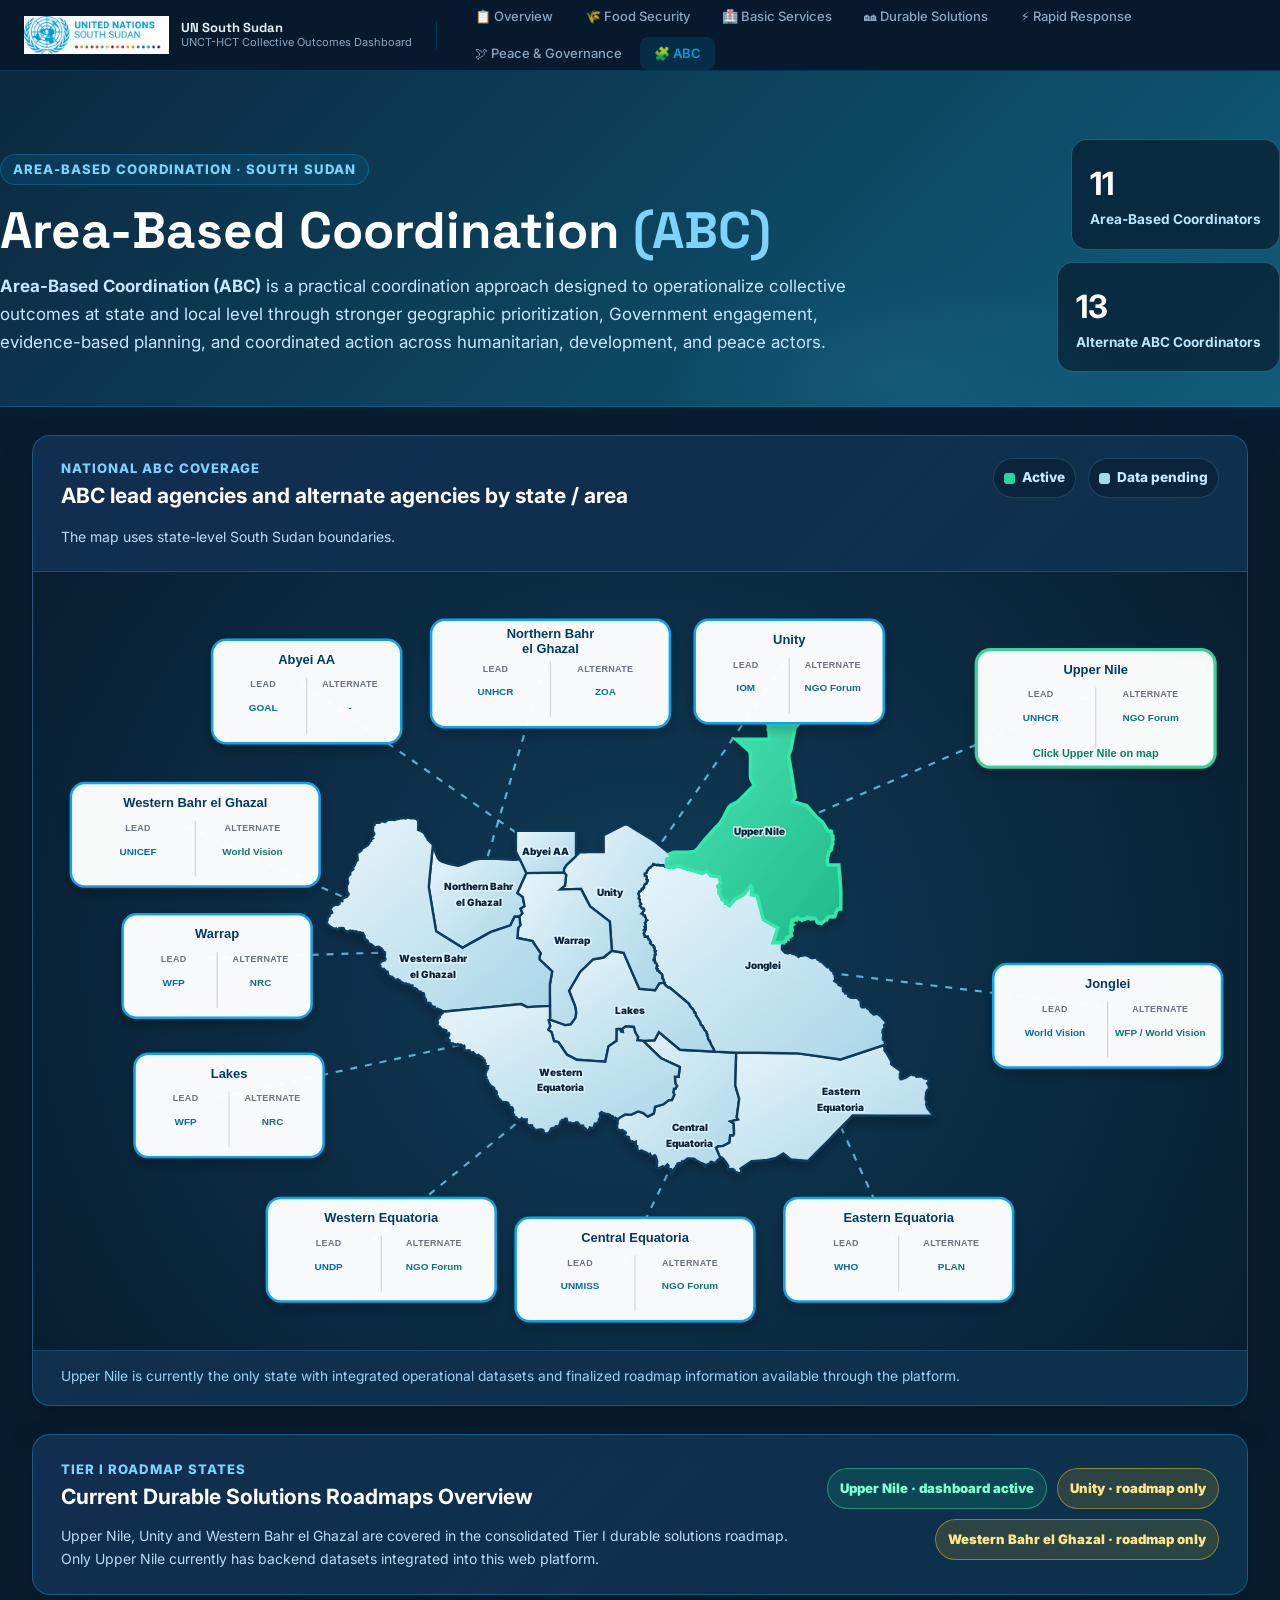
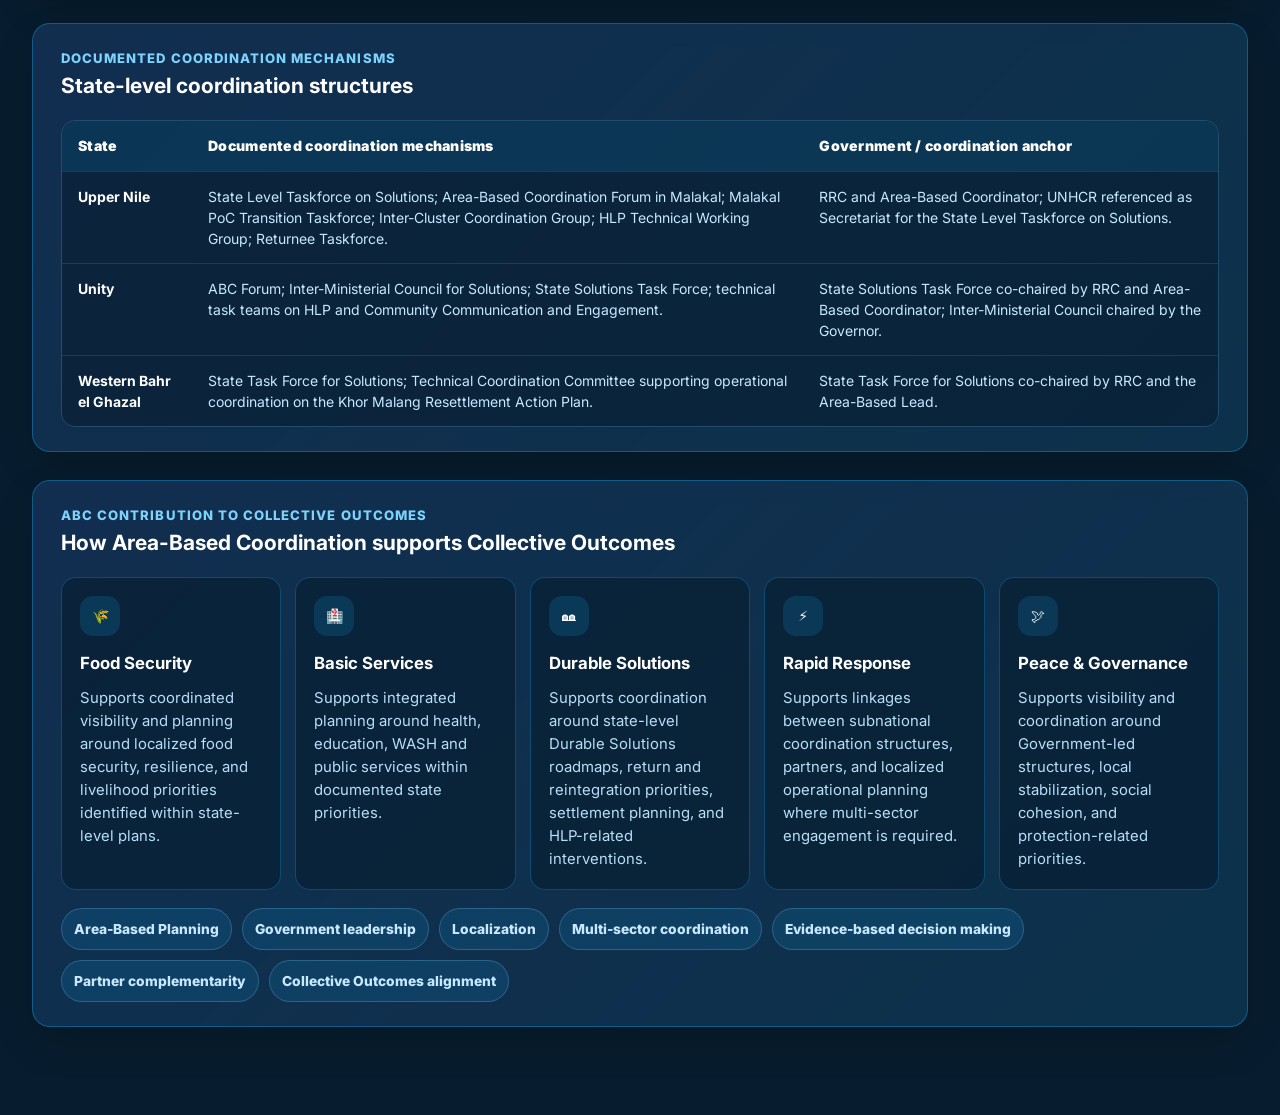
==== commit 4cb1ed15: "Add files via upload" ====
--- a/abc.html
+++ b/abc.html
@@ -28,7 +28,7 @@
       <div class="abc-hero-copy">
         <div class="page-tag">Area-Based Coordination · South Sudan</div>
         <h1 class="page-title">Area-Based Coordination <span>(ABC)</span></h1>
-        <p class="page-subtitle abc-hero-subtitle"><strong>Area-Based Coordination (ABC)</strong> is a coordination approach that brings together government institutions, UN agencies, NGOs and development partners to plan and implement integrated, place-based solutions tailored to local contexts. Within this platform, ABC dashboards provide evidence and operational visibility for state-level planning, beginning with <strong>Upper Nile</strong>, where finalized roadmap and implementation data are currently available.</p>
+        <p class="page-subtitle abc-hero-subtitle"><strong>Area-Based Coordination (ABC)</strong> is a practical coordination approach designed to operationalize collective outcomes at state and local level through stronger geographic prioritization, Government engagement, evidence-based planning, and coordinated action across humanitarian, development, and peace actors.</p>
       </div>
       <div class="abc-hero-summary" aria-label="ABC key figures">
         <div class="abc-summary-metric"><strong>11</strong><span>Area-Based Coordinators</span></div>
@@ -42,7 +42,7 @@
         <div class="abc-map-card">
           <div class="abc-map-header">
             <div>
-              <div class="abc-section-kicker">ABC coverage map</div>
+              <div class="abc-section-kicker">National ABC Coverage</div>
               <h2>ABC lead agencies and alternate agencies by state / area</h2>
               <p>The map uses state-level South Sudan boundaries.</p>
             </div>
@@ -203,7 +203,7 @@
 </g>
 </svg>
           </div>
-          <div class="abc-source-note">Only Upper Nile is clickable because finalized roadmap and backend datasets are currently available for this platform.</div>
+          <div class="abc-source-note">Upper Nile is currently the only state with integrated operational datasets and finalized roadmap information available through the platform.</div>
         </div>
       </section>
 
@@ -212,7 +212,7 @@
         <div class="abc-pilot-banner">
           <div>
             <div class="abc-section-kicker">Tier I roadmap states</div>
-            <h2>Current state roadmaps available for overview visibility</h2>
+            <h2>Current Durable Solutions Roadmaps Overview</h2>
             <p>Upper Nile, Unity and Western Bahr el Ghazal are covered in the consolidated Tier I durable solutions roadmap. Only Upper Nile currently has backend datasets integrated into this web platform.</p>
           </div>
           <div class="abc-pilot-badges" aria-label="Roadmap state status">
@@ -261,17 +261,17 @@
 
       <section class="abc-section">
         <div class="abc-pillars-card">
-          <div class="abc-section-kicker">ABC and Collective Outcomes</div>
+          <div class="abc-section-kicker">ABC Contribution to Collective Outcomes</div>
           <h2>How Area-Based Coordination supports Collective Outcomes</h2>
           
           <div class="abc-outcome-grid">
-            <div class="abc-outcome-card"><div class="icon">🌾</div><h3>Food Security</h3><p>Supports visibility of localized food security, resilience and livelihood priorities where these are identified in state-level plans.</p></div>
+            <div class="abc-outcome-card"><div class="icon">🌾</div><h3>Food Security</h3><p>Supports coordinated visibility and planning around localized food security, resilience, and livelihood priorities identified within state-level plans.</p></div>
             <div class="abc-outcome-card"><div class="icon">🏥</div><h3>Basic Services</h3><p>Supports integrated planning around health, education, WASH and public services within documented state priorities.</p></div>
-            <div class="abc-outcome-card"><div class="icon">🏘</div><h3>Durable Solutions</h3><p>Provides the main entry point for state-level durable solutions roadmaps, settlement, return, integration and HLP-related priorities.</p></div>
-            <div class="abc-outcome-card"><div class="icon">⚡</div><h3>Rapid Response</h3><p>Helps link subnational coordination, partners and localized operational planning where rapid or multi-sector engagement is required.</p></div>
-            <div class="abc-outcome-card"><div class="icon">🕊</div><h3>Peace & Governance</h3><p>Supports visibility on government-led structures, local stabilization, community cohesion and protection-related priorities where documented.</p></div>
-          </div>
-          <div class="abc-principles"><span>Area-based planning</span><span>Government leadership</span><span>Localization</span><span>Multi-sector coordination</span><span>Evidence-based decision making</span><span>Partner complementarity</span><span>Collective Outcomes alignment</span></div>
+            <div class="abc-outcome-card"><div class="icon">🏘</div><h3>Durable Solutions</h3><p>Supports coordination around state-level Durable Solutions roadmaps, return and reintegration priorities, settlement planning, and HLP-related interventions.</p></div>
+            <div class="abc-outcome-card"><div class="icon">⚡</div><h3>Rapid Response</h3><p>Supports linkages between subnational coordination structures, partners, and localized operational planning where multi-sector engagement is required.</p></div>
+            <div class="abc-outcome-card"><div class="icon">🕊</div><h3>Peace & Governance</h3><p>Supports visibility and coordination around Government-led structures, local stabilization, social cohesion, and protection-related priorities.</p></div>
+          </div>
+          <div class="abc-principles"><span>Area-Based Planning</span><span>Government leadership</span><span>Localization</span><span>Multi-sector coordination</span><span>Evidence-based decision making</span><span>Partner complementarity</span><span>Collective Outcomes alignment</span></div>
         </div>
       </section>
     </div>
